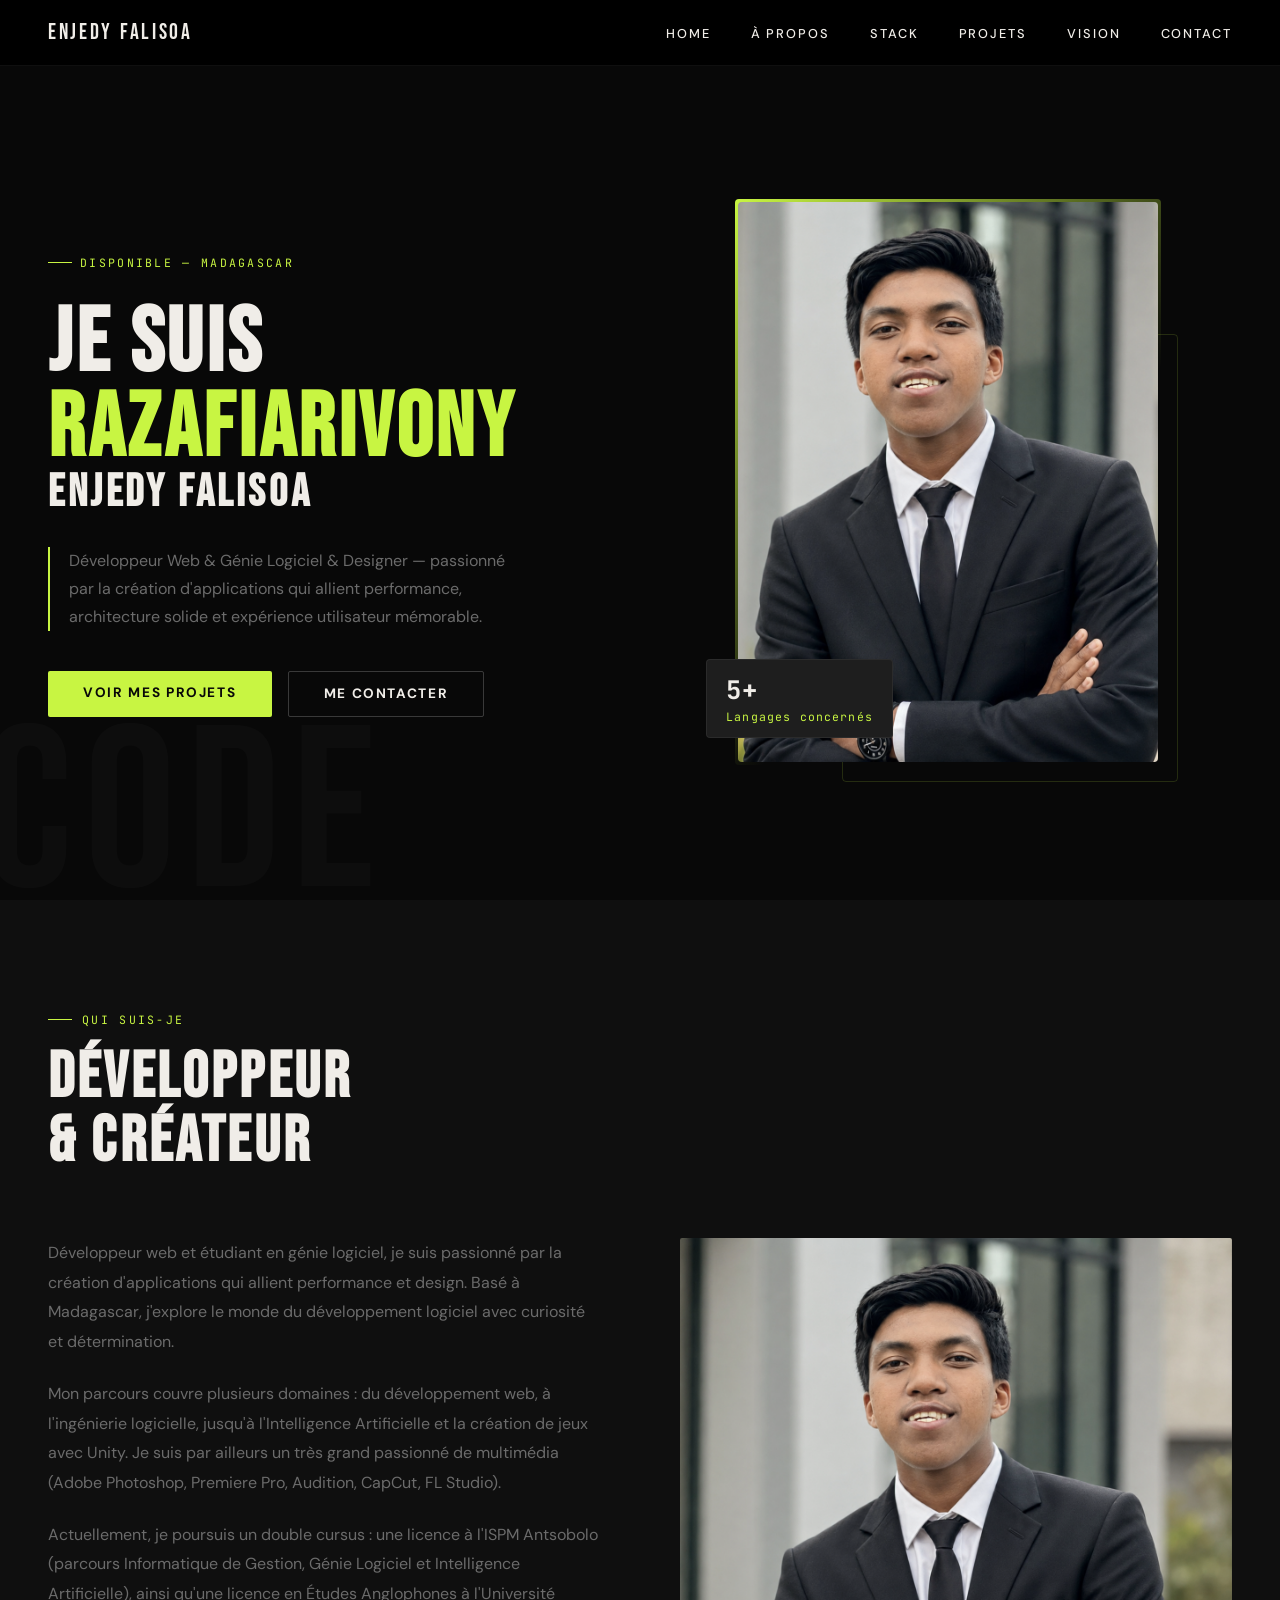
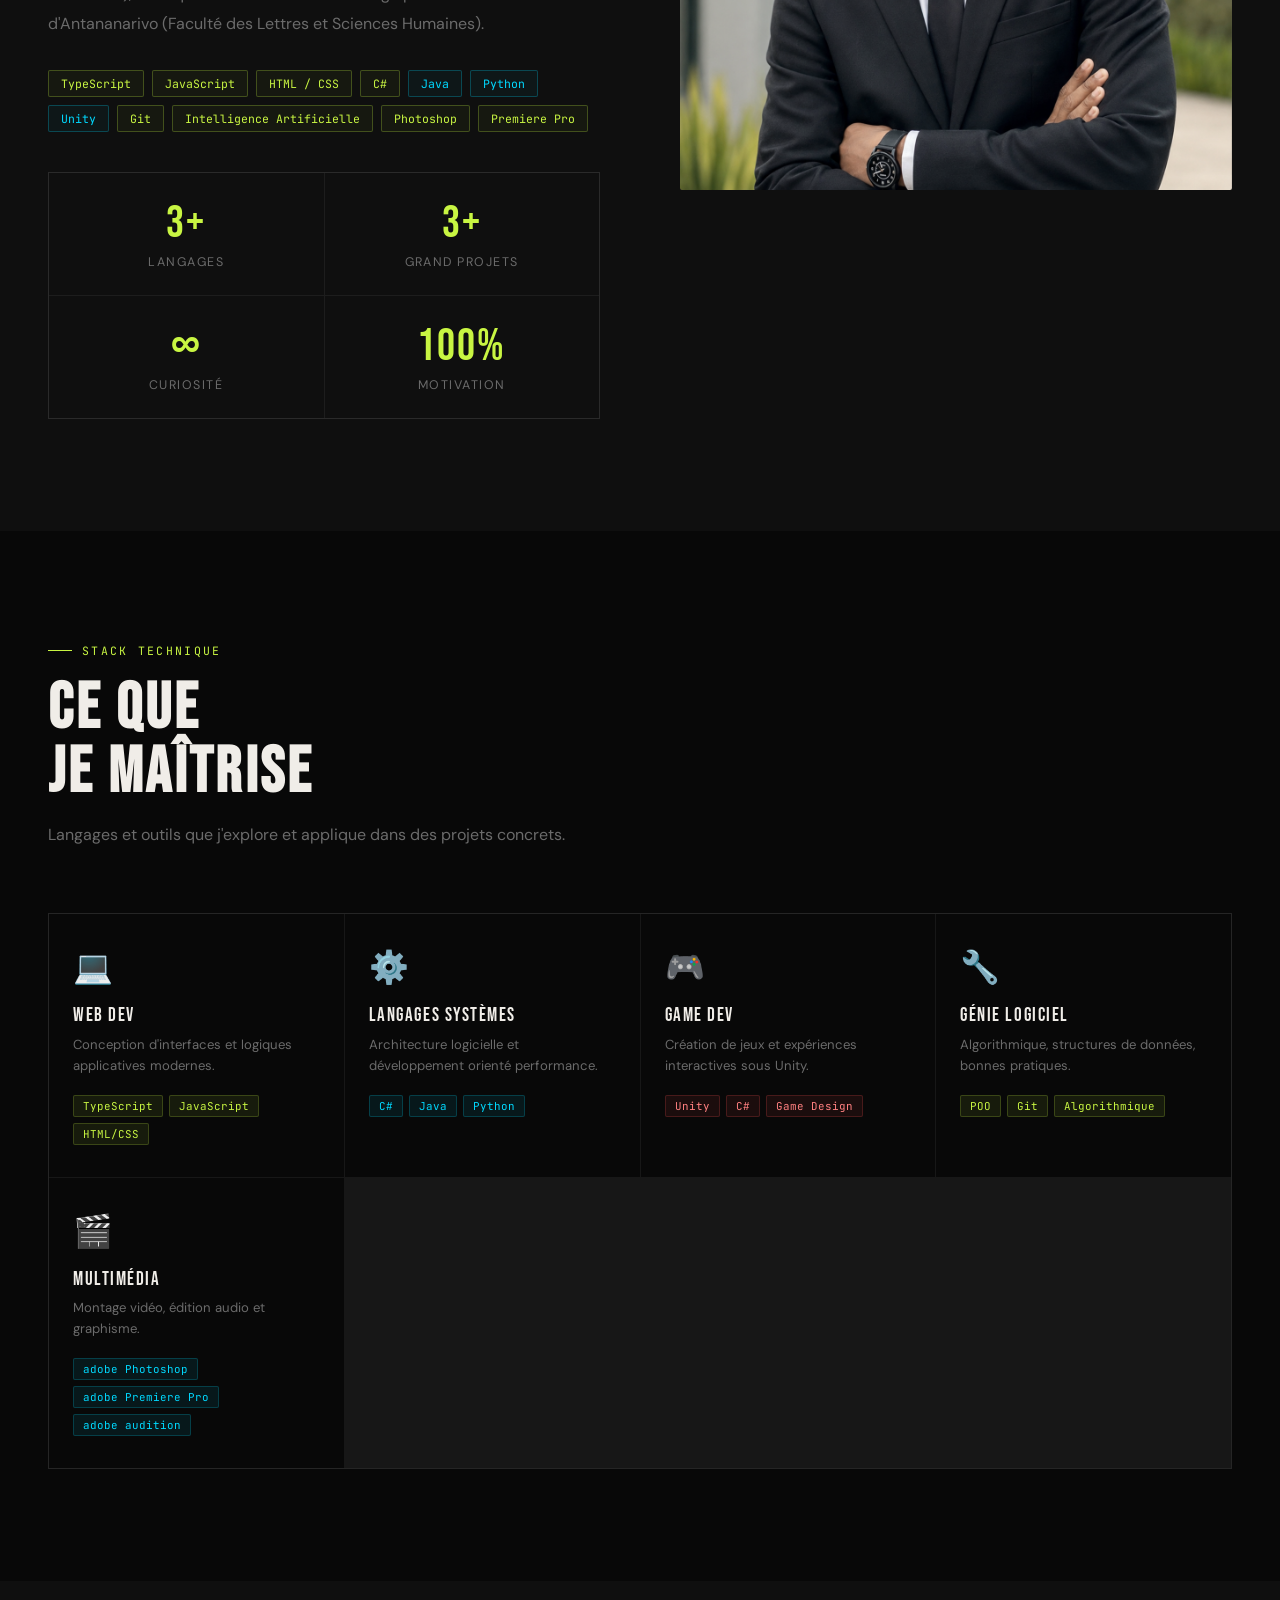
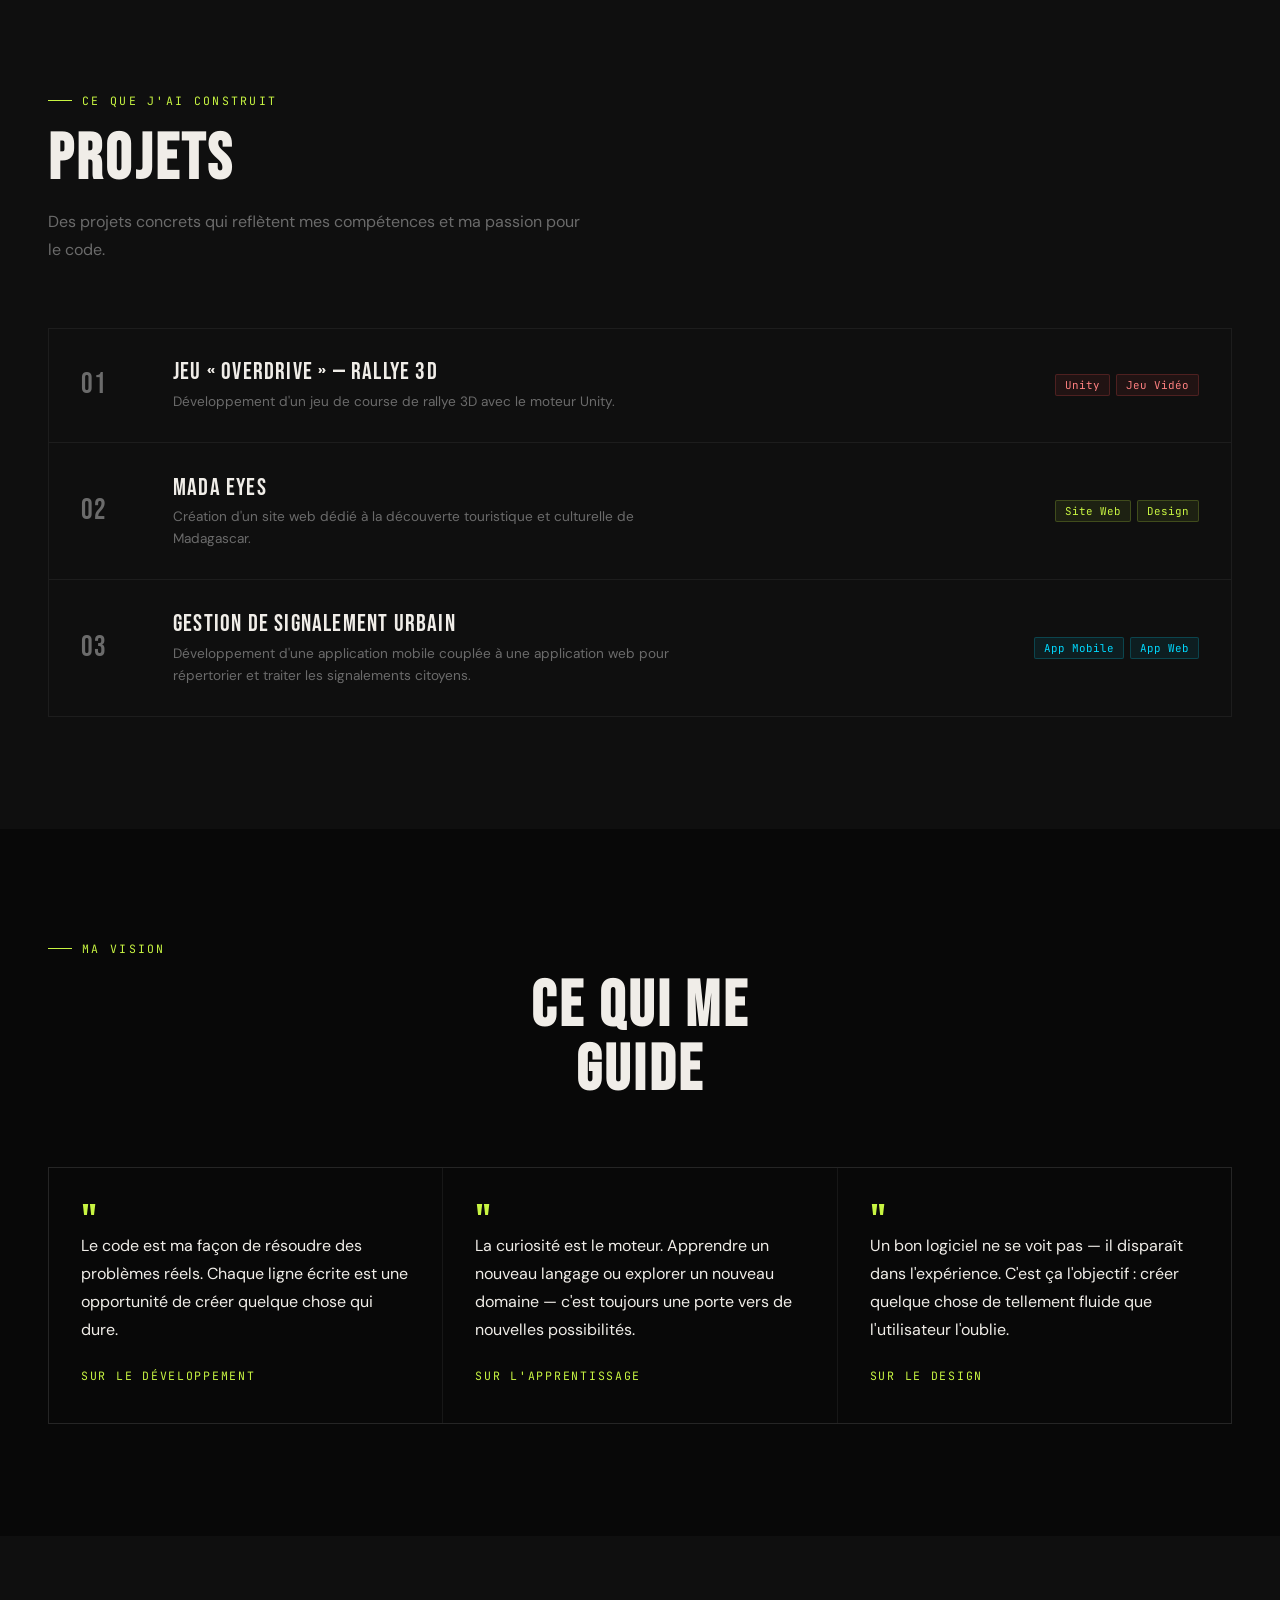
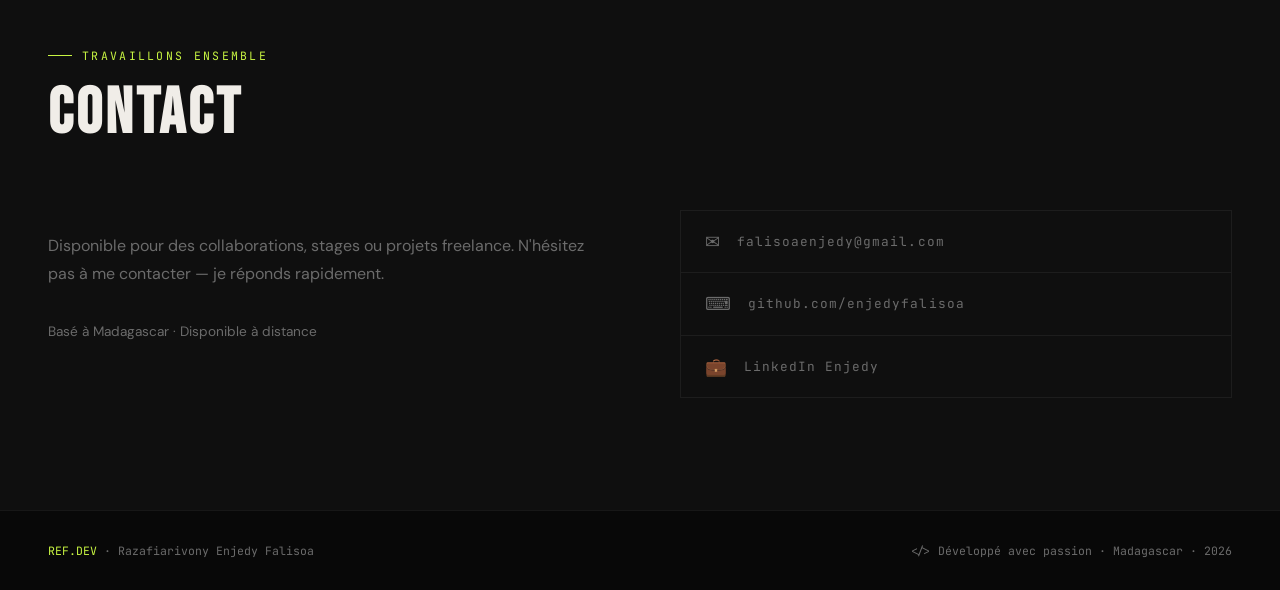
==== index.html @ 0cb8b8f0 "Rename portfolio.html to index.html" ====
<!DOCTYPE html>
<html lang="fr">

<head>
  <meta charset="UTF-8">
  <meta name="viewport" content="width=device-width, initial-scale=1.0">
  <title>Razafiarivony Enjedy Falisoa — Portfolio</title>
  <link
    href="https://fonts.googleapis.com/css2?family=Bebas+Neue&family=DM+Sans:wght@300;400;500;700&family=JetBrains+Mono:wght@300;400;700&display=swap"
    rel="stylesheet">
  <link rel="stylesheet" href="style.css">

</head>

<body>

  <!-- NAV -->
  <nav>
    <div class="nav-logo">Enjedy Falisoa</div>
    <ul class="nav-links">
      <li><a href="#home">Home</a></li>
      <li><a href="#about">À propos</a></li>
      <li><a href="#skills">Stack</a></li>
      <li><a href="#projects">Projets</a></li>
      <li><a href="#quotes">Vision</a></li>
      <li><a href="#contact">Contact</a></li>
    </ul>
  </nav>

  <!-- HERO -->
  <section id="home">
    <div class="hero-bg-text">code</div>

    <div class="hero-left">
      <div class="hero-eyebrow">Disponible — Madagascar</div>
      <h1>
        Je suis <br>
        <span class="name-line">Razafiarivony</span>
        <span class="name-line2">Enjedy Falisoa</span></h1>
      <p class="hero-sub">
        Développeur Web &amp; Génie Logiciel &amp; Designer —
        passionné par la création d'applications qui allient
        performance, architecture solide et expérience utilisateur mémorable.
      </p>
      <div class="hero-cta">
        <a class="btn-primary" href="#projects">Voir mes projets</a>
        <a class="btn-outline" href="#contact">Me contacter</a>
      </div>
    </div>

    <div class="hero-right">
      <div class="hero-img-wrap">
        <img src="cvb.png" alt="Razafiarivony Enjedy Falisoa">
        <div class="hero-badge">
          <span class="num">5+</span>
          Langages concernés
        </div>
      </div>
    </div>
  </section>

  <!-- ABOUT -->
  <section id="about">
    <div class="section-eyebrow">Qui suis-je</div>
    <h2 class="section-title">Développeur<br>&amp; Créateur</h2>

    <div class="about-grid">
      <div>
        <div class="about-text">
          <p>
            Développeur web et étudiant en génie logiciel, je suis passionné par la création
            d'applications qui allient performance et design. Basé à Madagascar, j'explore
            le monde du développement logiciel avec curiosité et détermination.
          </p>
          <p>
            Mon parcours couvre plusieurs domaines : du développement web, à l'ingénierie logicielle, jusqu'à
            l'Intelligence Artificielle et la création de jeux avec Unity. Je suis par ailleurs un très grand passionné
            de multimédia (Adobe Photoshop, Premiere Pro, Audition, CapCut, FL Studio).
          </p>
          <p>
            Actuellement, je poursuis un double cursus : une licence à l'ISPM Antsobolo (parcours Informatique de
            Gestion, Génie Logiciel et Intelligence Artificielle), ainsi qu'une licence en Études Anglophones à
            l'Université d'Antananarivo (Faculté des Lettres et Sciences Humaines).
          </p>
        </div>
        <div class="skills-list">
          <span class="skill-tag">TypeScript</span>
          <span class="skill-tag">JavaScript</span>
          <span class="skill-tag">HTML / CSS</span>
          <span class="skill-tag">C#</span>
          <span class="skill-tag blue">Java</span>
          <span class="skill-tag blue">Python</span>
          <span class="skill-tag blue">Unity</span>
          <span class="skill-tag">Git</span>
          <span class="skill-tag">Intelligence Artificielle</span>
          <span class="skill-tag">Photoshop</span>
          <span class="skill-tag">Premiere Pro</span>
        </div>
        <div class="about-stats">
          <div class="stat-item">
            <span class="stat-num">3+</span>
            <span class="stat-label">Langages</span>
          </div>
          <div class="stat-item">
            <span class="stat-num">3+</span>
            <span class="stat-label">Grand Projets</span>
          </div>
          <div class="stat-item">
            <span class="stat-num">∞</span>
            <span class="stat-label">Curiosité</span>
          </div>
          <div class="stat-item">
            <span class="stat-num">100%</span>
            <span class="stat-label">Motivation</span>
          </div>
        </div>
      </div>

      <div class="about-visual">
        <div class="about-img-frame">
          <img src="cvb.png" alt="Razafiarivony Enjedy Falisoa">
        </div>
      </div>
    </div>
  </section>

  <!-- STACK -->
  <section id="skills">
    <div class="section-eyebrow">Stack technique</div>
    <h2 class="section-title">Ce que<br>je maîtrise</h2>
    <p class="section-desc">Langages et outils que j'explore et applique dans des projets concrets.</p>

    <div class="stack-grid">
      <div class="stack-cell">
        <span class="stack-icon">💻</span>
        <div class="stack-cat">Web Dev</div>
        <div class="stack-desc">Conception d'interfaces et logiques applicatives modernes.</div>
        <div class="stack-pills">
          <span class="pill">TypeScript</span>
          <span class="pill">JavaScript</span>
          <span class="pill">HTML/CSS</span>
        </div>
      </div>
      <div class="stack-cell">
        <span class="stack-icon">⚙️</span>
        <div class="stack-cat">Langages Systèmes</div>
        <div class="stack-desc">Architecture logicielle et développement orienté performance.</div>
        <div class="stack-pills">
          <span class="pill blue">C#</span>
          <span class="pill blue">Java</span>
          <span class="pill blue">Python</span>
        </div>
      </div>
      <div class="stack-cell">
        <span class="stack-icon">🎮</span>
        <div class="stack-cat">Game Dev</div>
        <div class="stack-desc">Création de jeux et expériences interactives sous Unity.</div>
        <div class="stack-pills">
          <span class="pill red">Unity</span>
          <span class="pill red">C#</span>
          <span class="pill red">Game Design</span>
        </div>
      </div>
      <div class="stack-cell">
        <span class="stack-icon">🔧</span>
        <div class="stack-cat">Génie Logiciel</div>
        <div class="stack-desc">Algorithmique, structures de données, bonnes pratiques.</div>
        <div class="stack-pills">
          <span class="pill">POO</span>
          <span class="pill">Git</span>
          <span class="pill">Algorithmique</span>
        </div>
      </div>
      <div class="stack-cell">
        <span class="stack-icon">🎬</span>
        <div class="stack-cat">Multimédia</div>
        <div class="stack-desc">Montage vidéo, édition audio et graphisme.</div>
        <div class="stack-pills">
          <span class="pill blue"> adobe Photoshop</span>
          <span class="pill blue">adobe Premiere Pro</span>
          <span class="pill blue">adobe audition</span>
        </div>
      </div>
    </div>
  </section>

  <!-- PROJECTS -->
  <section id="projects">
    <div class="section-eyebrow">Ce que j'ai construit</div>
    <h2 class="section-title">Projets</h2>
    <p class="section-desc">Des projets concrets qui reflètent mes compétences et ma passion pour le code.</p>

    <div class="projects-list">
      <div class="project-row">
        <div class="project-num">01</div>
        <div class="project-info">
          <div class="project-title">Jeu « Overdrive » — Rallye 3D</div>
          <div class="project-desc">Développement d'un jeu de course de rallye 3D avec le moteur Unity.</div>
        </div>
        <div class="project-tags">
          <span class="pill red">Unity</span>
          <span class="pill red">Jeu Vidéo</span>
        </div>
      </div>
      <div class="project-row">
        <div class="project-num">02</div>
        <div class="project-info">
          <div class="project-title">Mada Eyes</div>
          <div class="project-desc">Création d'un site web dédié à la découverte touristique et culturelle de
            Madagascar.</div>
        </div>
        <div class="project-tags">
          <span class="pill">Site Web</span>
          <span class="pill">Design</span>
        </div>
      </div>
      <div class="project-row">
        <div class="project-num">03</div>
        <div class="project-info">
          <div class="project-title">Gestion de Signalement Urbain</div>
          <div class="project-desc">Développement d'une application mobile couplée à une application web pour
            répertorier et traiter les signalements citoyens.</div>
        </div>
        <div class="project-tags">
          <span class="pill blue">App Mobile</span>
          <span class="pill blue">App Web</span>
        </div>
      </div>
    </div>
  </section>

  <!-- QUOTES / VISION -->
  <section id="quotes">
    <div class="section-eyebrow">Ma vision</div>
    <h2 class="section-title">Ce qui me<br>guide</h2>

    <div class="quotes-grid">
      <div class="quote-card">
        <div class="quote-text">
          Le code est ma façon de résoudre des problèmes réels. Chaque ligne écrite est une opportunité de créer quelque
          chose qui dure.
        </div>
        <div class="quote-author">Sur le développement</div>
      </div>
      <div class="quote-card">
        <div class="quote-text">
          La curiosité est le moteur. Apprendre un nouveau langage ou explorer un nouveau domaine — c'est toujours une
          porte vers de nouvelles possibilités.
        </div>
        <div class="quote-author">Sur l'apprentissage</div>
      </div>
      <div class="quote-card">
        <div class="quote-text">
          Un bon logiciel ne se voit pas — il disparaît dans l'expérience. C'est ça l'objectif : créer quelque chose de
          tellement fluide que l'utilisateur l'oublie.
        </div>
        <div class="quote-author">Sur le design</div>
      </div>
    </div>
  </section>

  <!-- CONTACT -->
  <section id="contact">
    <div class="section-eyebrow">Travaillons ensemble</div>
    <h2 class="section-title">Contact</h2>

    <div class="contact-grid">
      <div class="contact-info">
        <p>
          Disponible pour des collaborations, stages ou projets freelance.
          N'hésitez pas à me contacter — je réponds rapidement.
        </p>
        <p style="color:var(--muted);font-size:0.85rem;">
          Basé à Madagascar · Disponible à distance
        </p>
      </div>
      <div>
        <div class="contact-links">
          <a href="mailto:votre@email.com" class="contact-link">
            <span class="link-icon">✉</span>
            falisoaenjedy@gmail.com
            <span class="link-arrow">→</span>
          </a>
          <a href="https://github.com" target="_blank" class="contact-link">
            <span class="link-icon">⌨</span>
            github.com/enjedyfalisoa
            <span class="link-arrow">→</span>
          </a>
          <a href="https://linkedin.com" target="_blank" class="contact-link">
            <span class="link-icon">💼</span>
            LinkedIn Enjedy
            <span class="link-arrow">→</span>
          </a>
        </div>
      </div>
    </div>
  </section>

  <footer>
    <span>
      <span class="footer-accent">REF.DEV</span> · Razafiarivony Enjedy Falisoa
    </span>
    <span>
      &lt;/&gt; Développé avec passion · Madagascar · 2026
    </span>
  </footer>

</body>

</html>
---- style.css ----
*,
*::before,
*::after {
  margin: 0;
  padding: 0;
  box-sizing: border-box;
}

:root {
  --black: #080808;
  --dark: #0f0f0f;
  --dark2: #161616;
  --dark3: #1e1e1e;
  --white: #f0ede8;
  --accent: #c8f542;
  /* lime green — futuriste */
  --accent2: #00d9ff;
  --muted: #6b6b6b;
  --border: rgba(255, 255, 255, 0.06);
}

html {
  scroll-behavior: smooth;
}

body {
  font-family: 'DM Sans', sans-serif;
  background: var(--black);
  color: var(--white);
  overflow-x: hidden;
  cursor: default;
}

/* ─── NAVIGATION ─── */
nav {
  position: fixed;
  top: 0;
  left: 0;
  right: 0;
  z-index: 200;
  display: flex;
  align-items: center;
  justify-content: space-between;
  padding: 1.2rem 3rem;
  background: oklch(0% 0 0 / 0.92);
  backdrop-filter: blur(20px);
  border-bottom: 1px solid var(--border);
}

.nav-logo {
  font-family: 'Bebas Neue', sans-serif;
  font-size: 1.4rem;
  letter-spacing: 0.12em;
  color: var(--white);
}

.nav-logo span {
  color: var(--accent);
}

.nav-links {
  display: flex;
  gap: 2.5rem;
  list-style: none;
}

.nav-links a {
  font-size: 0.8rem;
  font-weight: 500;
  color: var(--white);
  text-decoration: none;
  letter-spacing: 0.15em;
  text-transform: uppercase;
  transition: color 0.2s;
  position: relative;
}

.nav-links a::after {
  content: '';
  position: absolute;
  bottom: -4px;
  left: 0;
  right: 0;
  height: 1px;
  background: var(--accent);
  transform: scaleX(0);
  transition: transform 0.2s;
}

.nav-links a:hover {
  color: var(--white);
}

.nav-links a:hover::after {
  transform: scaleX(1);
}

/* ─── HERO ─── */
#home {
  min-height: 100vh;
  display: grid;
  grid-template-columns: 1fr 1fr;
  align-items: center;
  padding: 7rem 3rem 3rem;
  position: relative;
  overflow: hidden;
  gap: 3rem;
}

.hero-bg-text {
  position: absolute;
  bottom: -2rem;
  left: -1rem;
  font-family: 'Bebas Neue', sans-serif;
  font-size: clamp(8rem, 18vw, 18rem);
  color: rgba(255, 255, 255, 0.025);
  letter-spacing: 0.05em;
  pointer-events: none;
  user-select: none;
  line-height: 1;
  white-space: nowrap;
}

.hero-left {
  position: relative;
  z-index: 1;
}

.hero-eyebrow {
  display: inline-flex;
  align-items: center;
  gap: 8px;
  font-family: 'JetBrains Mono', monospace;
  font-size: 0.72rem;
  color: var(--accent);
  letter-spacing: 0.2em;
  text-transform: uppercase;
  margin-bottom: 2rem;
}

.hero-eyebrow::before {
  content: '';
  display: inline-block;
  width: 24px;
  height: 1px;
  background: var(--accent);
}

.hero-left h1 {
  font-family: 'Bebas Neue', sans-serif;
  font-size: clamp(3.5rem, 7vw, 7rem);
  line-height: 0.95;
  letter-spacing: 0.04em;
  margin-bottom: 0.2rem;
}

.hero-left h1 .name-line {
  color: var(--accent);
  font-size: 1.00em;
  display: block;
}

.hero-left h1 .name-line2 {
  color: var(--white);
  font-size: 0.50em;
  display: block;
}
.hero-sub {
  font-size: 1rem;
  color: var(--muted);
  line-height: 1.75;
  margin: 2rem 0 2.5rem;
  max-width: 460px;
  border-left: 2px solid var(--accent);
  padding-left: 1.2rem;
}

.hero-cta {
  display: flex;
  gap: 1rem;
  flex-wrap: wrap;
}

.btn-primary {
  padding: 0.85rem 2.2rem;
  background: var(--accent);
  color: #080808;
  border: none;
  border-radius: 2px;
  cursor: pointer;
  font-family: 'DM Sans', sans-serif;
  font-size: 0.85rem;
  font-weight: 700;
  letter-spacing: 0.12em;
  text-transform: uppercase;
  transition: all 0.2s;
  text-decoration: none;
  display: inline-block;
}

.btn-primary:hover {
  background: #b0dc20;
  transform: translateY(-2px);
}

.btn-outline {
  padding: 0.85rem 2.2rem;
  background: transparent;
  color: var(--white);
  border: 1px solid rgba(255, 255, 255, 0.2);
  border-radius: 2px;
  cursor: pointer;
  font-family: 'DM Sans', sans-serif;
  font-size: 0.85rem;
  font-weight: 700;
  letter-spacing: 0.12em;
  text-transform: uppercase;
  transition: all 0.2s;
  text-decoration: none;
  display: inline-block;
}

.btn-outline:hover {
  border-color: var(--accent);
  color: var(--accent);
}

.hero-right {
  position: relative;
  z-index: 1;
  display: flex;
  align-items: center;
  justify-content: center;
}

.hero-img-wrap {
  position: relative;
  width: 420px;
  max-width: 100%;
}

.hero-img-wrap::before {
  content: '';
  position: absolute;
  inset: -3px;
  background: linear-gradient(135deg, var(--accent), transparent 60%);
  border-radius: 4px;
  z-index: -1;
}

.hero-img-wrap::after {
  content: '';
  position: absolute;
  bottom: -20px;
  right: -20px;
  width: 80%;
  height: 80%;
  border: 1px solid rgba(200, 245, 66, 0.15);
  border-radius: 4px;
  z-index: -2;
}

.hero-img-wrap img {
  width: 100%;
  aspect-ratio: 3/4;
  object-fit: cover;
  object-position: top;
  border-radius: 4px;
  display: block;
  filter: grayscale(15%);
}

.hero-badge {
  position: absolute;
  bottom: 1.5rem;
  left: -2rem;
  background: var(--dark3);
  border: 1px solid var(--border);
  border-radius: 4px;
  padding: 0.8rem 1.2rem;
  font-family: 'JetBrains Mono', monospace;
  font-size: 0.72rem;
  color: var(--accent);
  letter-spacing: 0.1em;
  backdrop-filter: blur(12px);
}

.hero-badge .num {
  font-size: 1.6rem;
  display: block;
  font-weight: 700;
  color: var(--white);
  margin-bottom: 2px;
}

/* ─── SECTIONS ─── */
section {
  padding: 7rem 3rem;
}

.section-eyebrow {
  font-family: 'JetBrains Mono', monospace;
  font-size: 0.72rem;
  color: var(--accent);
  letter-spacing: 0.2em;
  text-transform: uppercase;
  display: flex;
  align-items: center;
  gap: 10px;
  margin-bottom: 1.2rem;
}

.section-eyebrow::before {
  content: '';
  display: inline-block;
  width: 24px;
  height: 1px;
  background: var(--accent);
}

.section-title {
  font-family: 'Bebas Neue', sans-serif;
  font-size: clamp(2.5rem, 5vw, 4.5rem);
  letter-spacing: 0.05em;
  line-height: 1;
  margin-bottom: 1rem;
}

.section-desc {
  color: var(--muted);
  font-size: 1rem;
  max-width: 540px;
  line-height: 1.75;
}

/* ─── ABOUT ─── */
#about {
  background: var(--dark);
}

.about-grid {
  display: grid;
  grid-template-columns: 1fr 1fr;
  gap: 5rem;
  align-items: start;
  margin-top: 4rem;
}

.about-text p {
  color: var(--muted);
  line-height: 1.85;
  font-size: 1rem;
  margin-bottom: 1.4rem;
}

.about-text p:last-child {
  margin-bottom: 0;
}

.about-stats {
  display: grid;
  grid-template-columns: 1fr 1fr;
  gap: 1px;
  background: var(--border);
  border: 1px solid var(--border);
  margin-top: 2.5rem;
}

.stat-item {
  background: var(--dark);
  padding: 1.5rem;
  text-align: center;
}

.stat-num {
  font-family: 'Bebas Neue', sans-serif;
  font-size: 2.8rem;
  color: var(--accent);
  letter-spacing: 0.05em;
  display: block;
}

.stat-label {
  font-size: 0.78rem;
  color: var(--muted);
  text-transform: uppercase;
  letter-spacing: 0.12em;
}

.about-visual {
  position: relative;
}

.about-img-frame {
  position: relative;
}

.about-img-frame img {
  width: 100%;
  border-radius: 2px;
  filter: grayscale(20%);
  display: block;
}

.about-img-frame::after {
  content: '';
  position: absolute;
  top: 1.5rem;
  right: -1.5rem;
  width: 100%;
  height: 100%;
  border: 1px solid rgba(200, 245, 66, 0.2);
  border-radius: 2px;
  z-index: -1;
}

.skills-list {
  display: flex;
  flex-wrap: wrap;
  gap: 8px;
  margin-top: 2rem;
}

.skill-tag {
  font-family: 'JetBrains Mono', monospace;
  font-size: 0.72rem;
  padding: 5px 12px;
  border: 1px solid rgba(200, 245, 66, 0.25);
  color: var(--accent);
  border-radius: 2px;
  background: rgba(200, 245, 66, 0.04);
}

.skill-tag.blue {
  border-color: rgba(0, 217, 255, 0.25);
  color: var(--accent2);
  background: rgba(0, 217, 255, 0.04);
}

/* ─── STACK ─── */
#skills {
  background: var(--black);
}

.stack-grid {
  display: grid;
  grid-template-columns: repeat(4, 1fr);
  gap: 1px;
  background: var(--border);
  border: 1px solid var(--border);
  margin-top: 4rem;
}

.stack-cell {
  background: var(--black);
  padding: 2rem 1.5rem;
  transition: background 0.2s;
  position: relative;
  overflow: hidden;
}

.stack-cell:hover {
  background: var(--dark2);
}

.stack-cell::before {
  content: '';
  position: absolute;
  top: 0;
  left: 0;
  right: 0;
  height: 2px;
  background: linear-gradient(90deg, var(--accent), transparent);
  opacity: 0;
  transition: opacity 0.2s;
}

.stack-cell:hover::before {
  opacity: 1;
}

.stack-icon {
  font-size: 2rem;
  margin-bottom: 1rem;
  display: block;
}

.stack-cat {
  font-family: 'Bebas Neue', sans-serif;
  font-size: 1.2rem;
  letter-spacing: 0.08em;
  margin-bottom: 0.4rem;
}

.stack-desc {
  font-size: 0.82rem;
  color: var(--muted);
  line-height: 1.6;
  margin-bottom: 1.2rem;
}

.stack-pills {
  display: flex;
  flex-wrap: wrap;
  gap: 6px;
}

.pill {
  font-family: 'JetBrains Mono', monospace;
  font-size: 0.68rem;
  padding: 3px 9px;
  border-radius: 2px;
  background: rgba(200, 245, 66, 0.08);
  border: 1px solid rgba(200, 245, 66, 0.2);
  color: var(--accent);
}

.pill.blue {
  background: rgba(0, 217, 255, 0.08);
  border-color: rgba(0, 217, 255, 0.2);
  color: var(--accent2);
}

.pill.red {
  background: rgba(255, 80, 80, 0.08);
  border-color: rgba(255, 80, 80, 0.2);
  color: #ff8080;
}

/* ─── PROJECTS ─── */
#projects {
  background: var(--dark);
}

.projects-list {
  margin-top: 4rem;
  display: flex;
  flex-direction: column;
  gap: 1px;
  border: 1px solid var(--border);
}

.project-row {
  display: grid;
  grid-template-columns: 60px 1fr auto;
  align-items: center;
  gap: 2rem;
  padding: 1.8rem 2rem;
  background: var(--dark);
  border-bottom: 1px solid var(--border);
  transition: background 0.2s;
  cursor: default;
}

.project-row:hover {
  background: var(--dark2);
}

.project-row:last-child {
  border-bottom: none;
}

.project-num {
  font-family: 'Bebas Neue', sans-serif;
  font-size: 1.8rem;
  color: var(--muted);
  letter-spacing: 0.05em;
  line-height: 1;
}

.project-row:hover .project-num {
  color: var(--accent);
}

.project-info .project-title {
  font-family: 'Bebas Neue', sans-serif;
  font-size: 1.5rem;
  letter-spacing: 0.05em;
  margin-bottom: 0.3rem;
}

.project-info .project-desc {
  font-size: 0.85rem;
  color: var(--muted);
  max-width: 500px;
  line-height: 1.6;
}

.project-tags {
  display: flex;
  gap: 6px;
  flex-wrap: wrap;
  justify-content: flex-end;
}

/* ─── QUOTES ─── */
#quotes {
  background: var(--black);
  text-align: center;
}

.quotes-grid {
  display: grid;
  grid-template-columns: repeat(3, 1fr);
  gap: 1px;
  background: var(--border);
  border: 1px solid var(--border);
  margin-top: 4rem;
}

.quote-card {
  background: var(--black);
  padding: 2.5rem 2rem;
  text-align: left;
  transition: background 0.2s;
}

.quote-card:hover {
  background: var(--dark2);
}

.quote-text {
  font-size: 1rem;
  line-height: 1.75;
  color: var(--white);
  margin-bottom: 1.5rem;
  position: relative;
  padding-top: 1.5rem;
}

.quote-text::before {
  content: '"';
  position: absolute;
  top: -0.5rem;
  left: 0;
  font-family: 'Bebas Neue', sans-serif;
  font-size: 3rem;
  color: var(--accent);
  line-height: 1;
}

.quote-author {
  font-family: 'JetBrains Mono', monospace;
  font-size: 0.72rem;
  color: var(--accent);
  letter-spacing: 0.15em;
  text-transform: uppercase;
}

/* ─── CONTACT ─── */
#contact {
  background: var(--dark);
}

.contact-grid {
  display: grid;
  grid-template-columns: 1fr 1fr;
  gap: 5rem;
  align-items: center;
  margin-top: 4rem;
}

.contact-info p {
  color: var(--muted);
  font-size: 1rem;
  line-height: 1.75;
  margin-bottom: 2rem;
}

.contact-links {
  display: flex;
  flex-direction: column;
  gap: 0;
  border: 1px solid var(--border);
}

.contact-link {
  display: flex;
  align-items: center;
  gap: 1rem;
  padding: 1.2rem 1.5rem;
  text-decoration: none;
  color: var(--muted);
  font-size: 0.9rem;
  font-family: 'JetBrains Mono', monospace;
  font-size: 0.8rem;
  letter-spacing: 0.08em;
  border-bottom: 1px solid var(--border);
  transition: all 0.2s;
}

.contact-link:last-child {
  border-bottom: none;
}

.contact-link:hover {
  background: var(--dark3);
  color: var(--accent);
  padding-left: 2rem;
}

.contact-link .link-icon {
  font-size: 1.1rem;
}

.contact-link .link-arrow {
  margin-left: auto;
  opacity: 0;
  transition: opacity 0.2s;
}

.contact-link:hover .link-arrow {
  opacity: 1;
}

/* ─── FOOTER ─── */
footer {
  background: var(--black);
  border-top: 1px solid var(--border);
  padding: 2rem 3rem;
  display: flex;
  align-items: center;
  justify-content: space-between;
  font-family: 'JetBrains Mono', monospace;
  font-size: 0.72rem;
  color: var(--muted);
}

.footer-accent {
  color: var(--accent);
}

/* ─── RESPONSIVE ─── */
@media (max-width: 900px) {
  nav {
    padding: 1rem 1.5rem;
  }

  .nav-links {
    display: none;
  }

  #home {
    grid-template-columns: 1fr;
    padding: 6rem 1.5rem 3rem;
  }

  .hero-right {
    display: none;
  }

  section {
    padding: 4rem 1.5rem;
  }

  .about-grid,
  .contact-grid {
    grid-template-columns: 1fr;
    gap: 2.5rem;
  }

  .about-visual {
    display: none;
  }

  .stack-grid {
    grid-template-columns: 1fr 1fr;
  }

  .quotes-grid {
    grid-template-columns: 1fr;
  }

  .project-row {
    grid-template-columns: 40px 1fr;
  }

  .project-tags {
    display: none;
  }

  footer {
    flex-direction: column;
    gap: 0.5rem;
    text-align: center;
  }
}
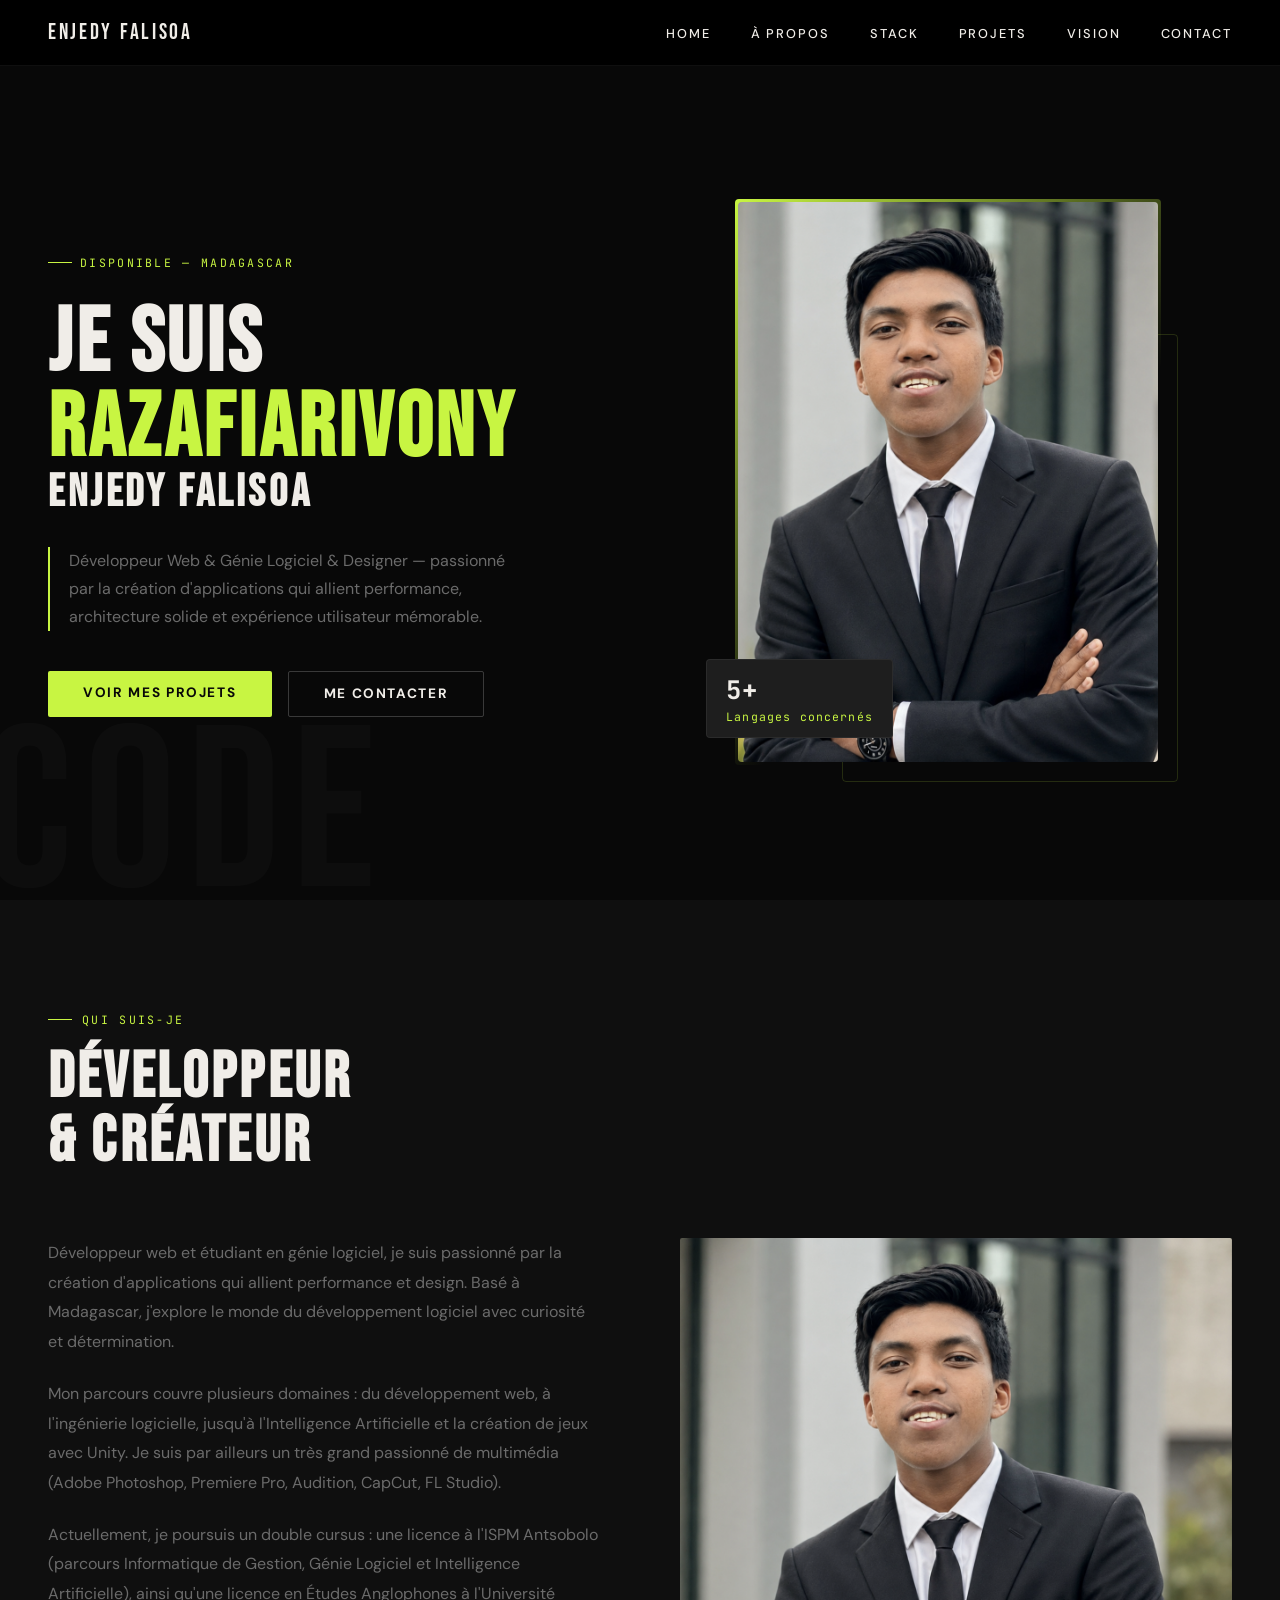
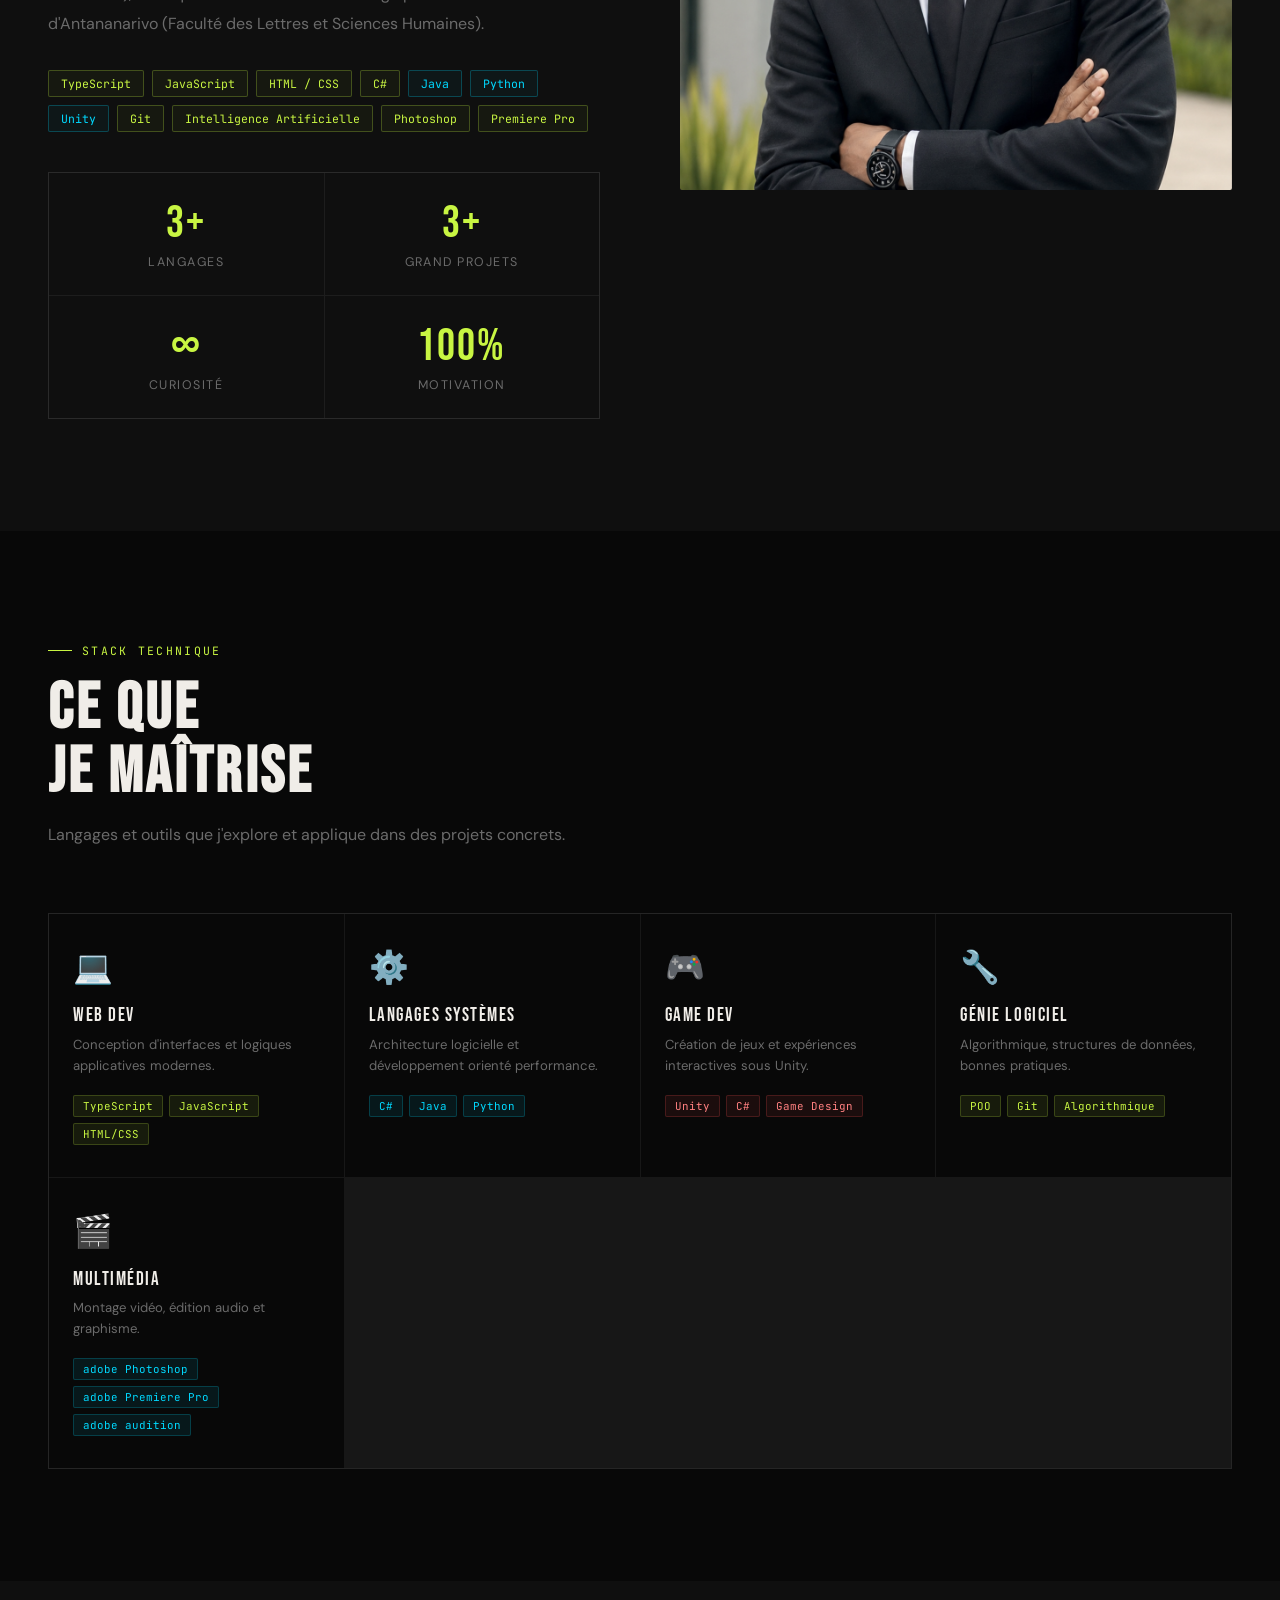
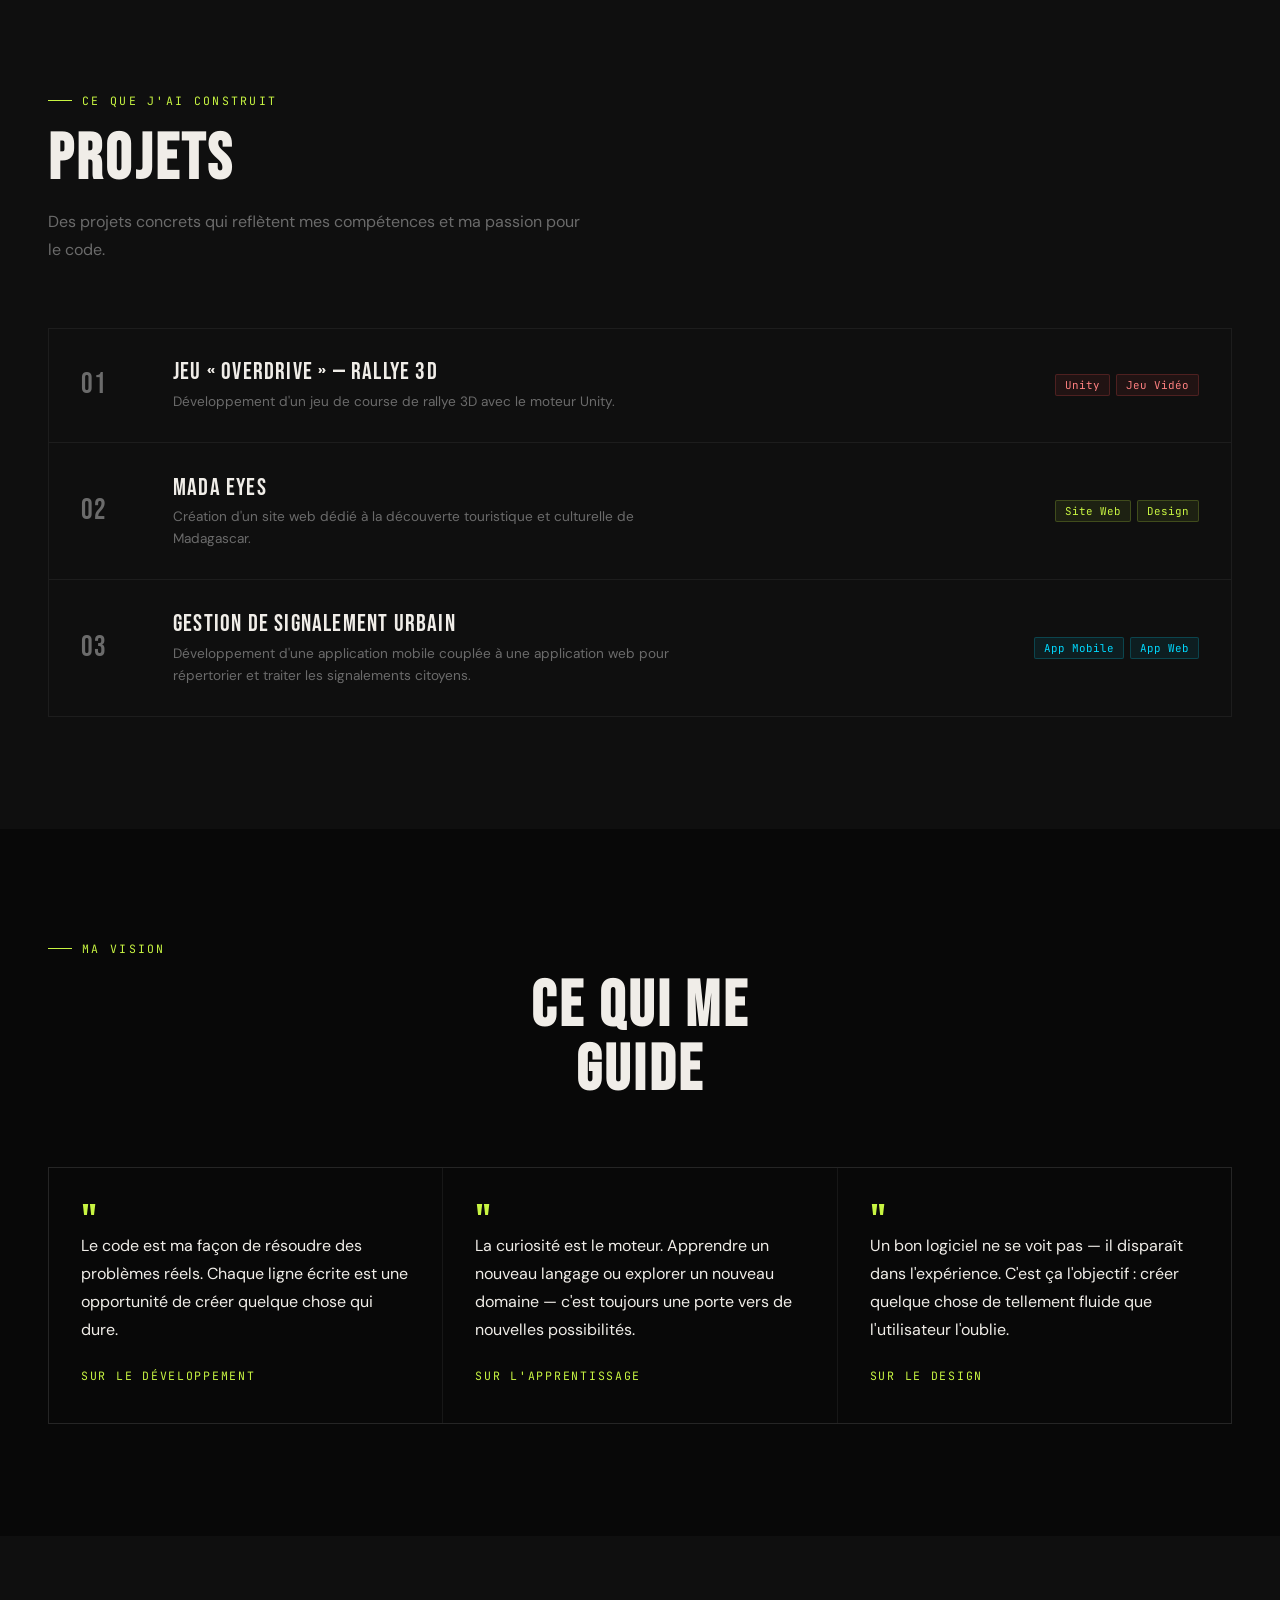
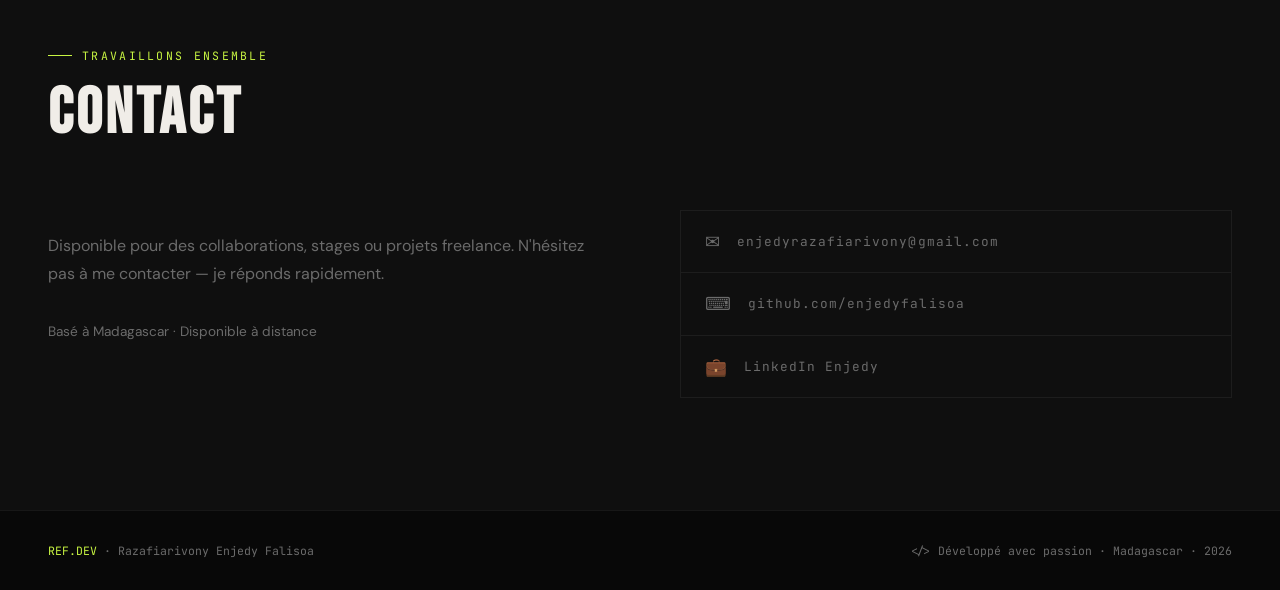
==== commit 63b0d157: "changer l'adress email" ====
--- a/index.html
+++ b/index.html
@@ -9,11 +9,8 @@
     href="https://fonts.googleapis.com/css2?family=Bebas+Neue&family=DM+Sans:wght@300;400;500;700&family=JetBrains+Mono:wght@300;400;700&display=swap"
     rel="stylesheet">
   <link rel="stylesheet" href="style.css">
-
 </head>
-
 <body>
-
   <!-- NAV -->
   <nav>
     <div class="nav-logo">Enjedy Falisoa</div>
@@ -276,9 +273,9 @@
       </div>
       <div>
         <div class="contact-links">
-          <a href="mailto:votre@email.com" class="contact-link">
+          <a href="mailto:enjedyrazafiarivony@gmail.com" class="contact-link">
             <span class="link-icon">✉</span>
-            falisoaenjedy@gmail.com
+            enjedyrazafiarivony@gmail.com
             <span class="link-arrow">→</span>
           </a>
           <a href="https://github.com" target="_blank" class="contact-link">
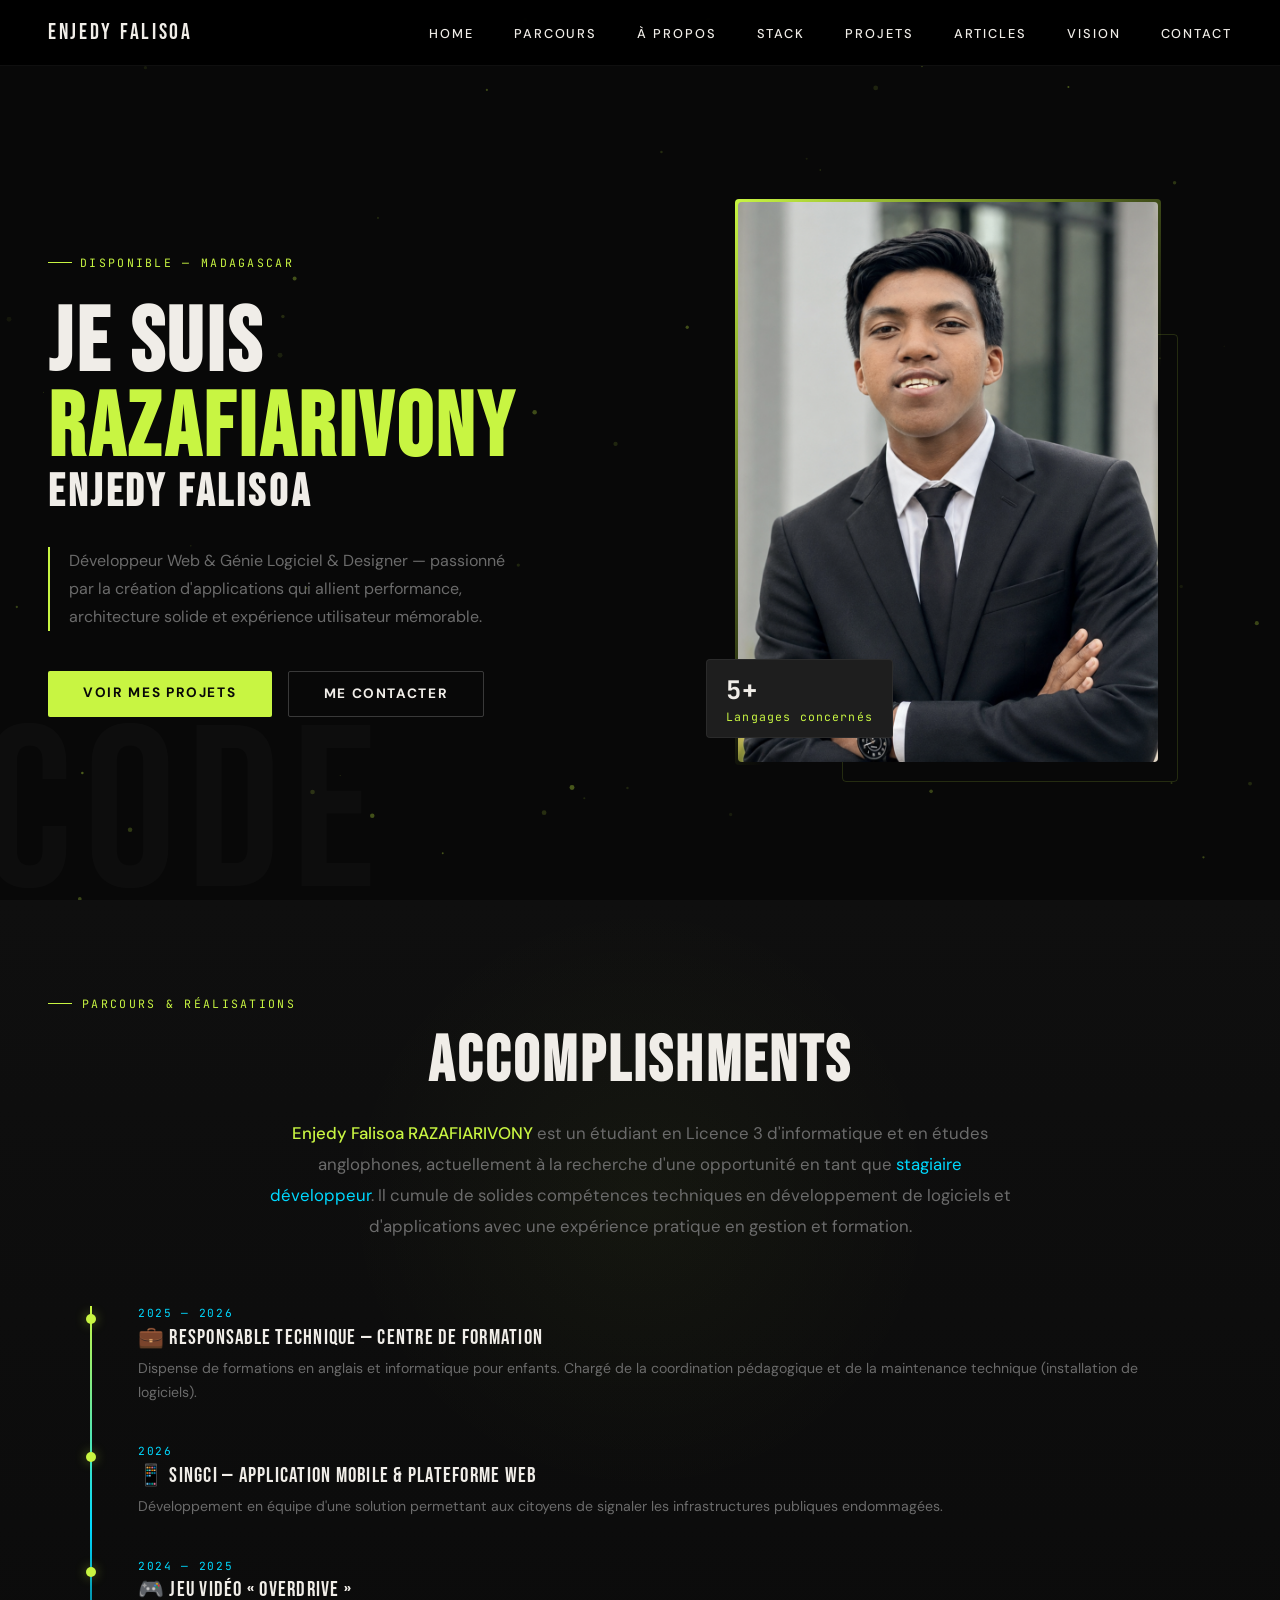
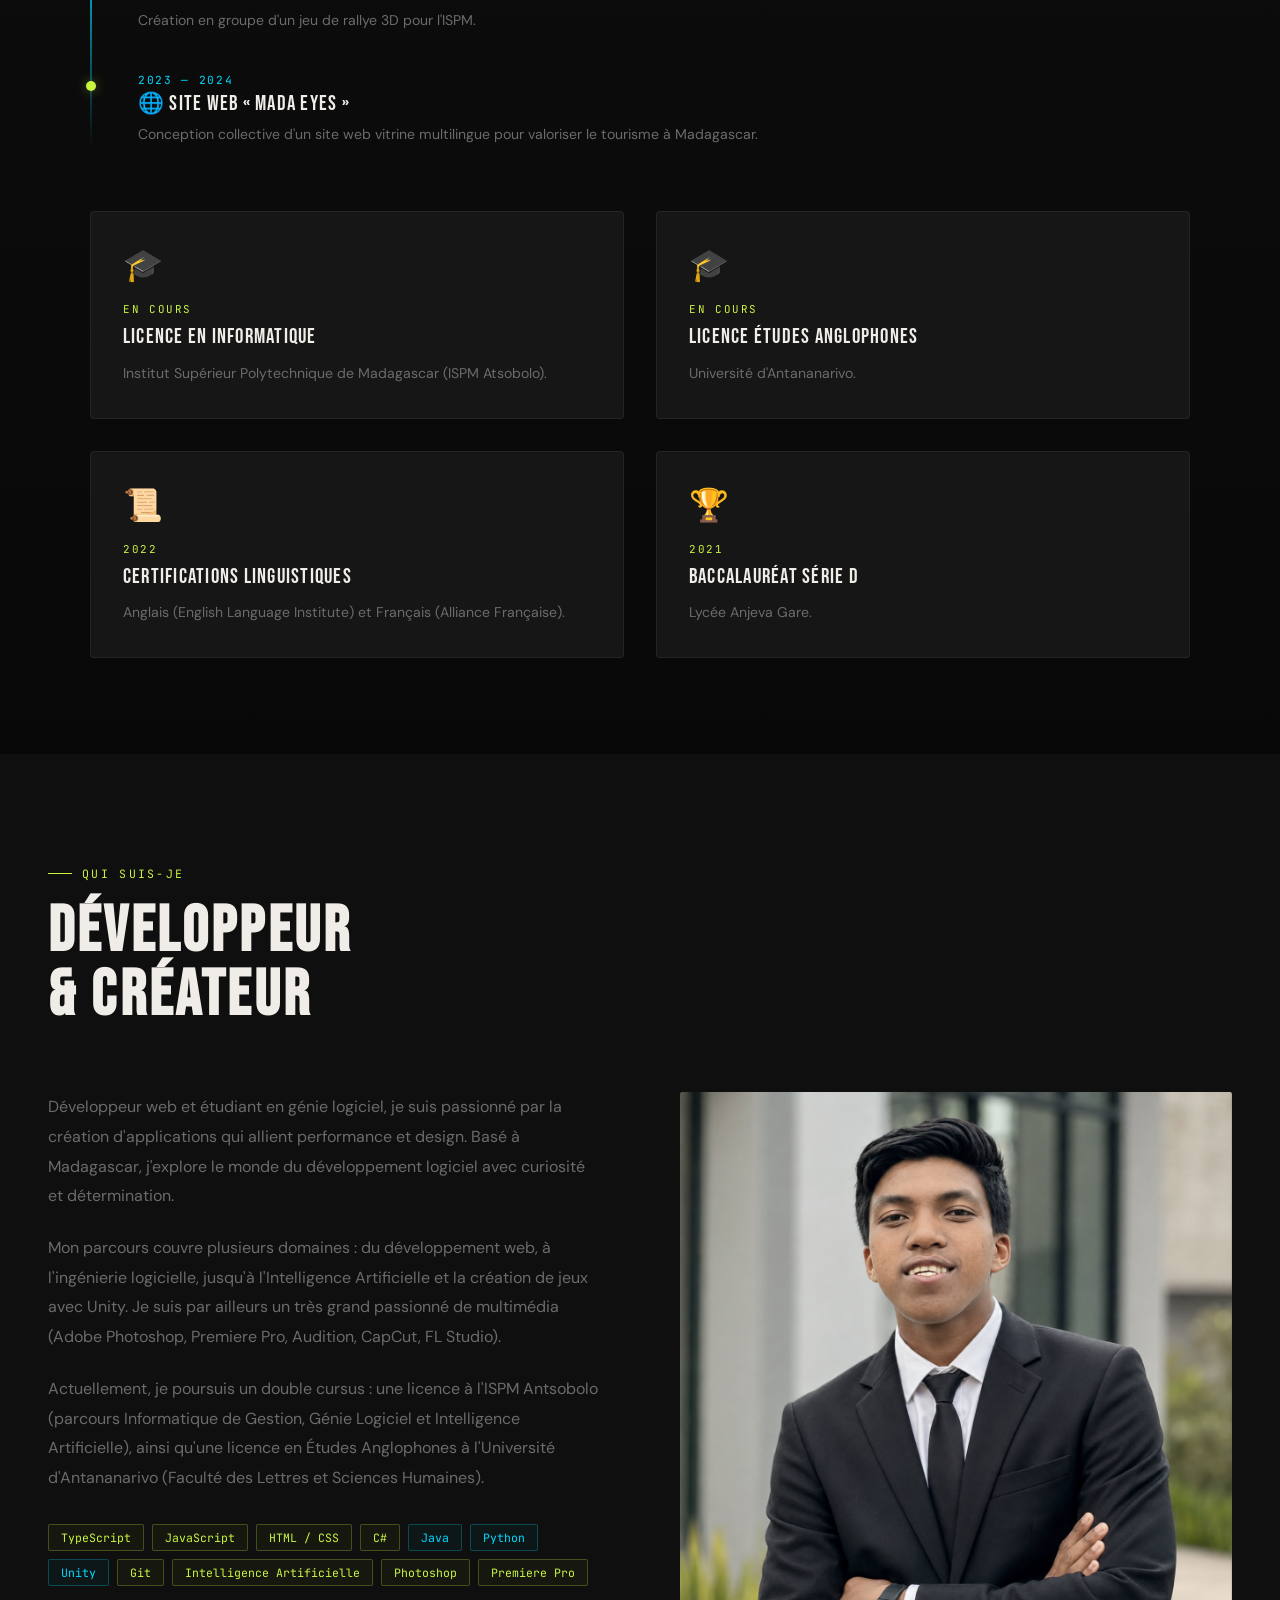
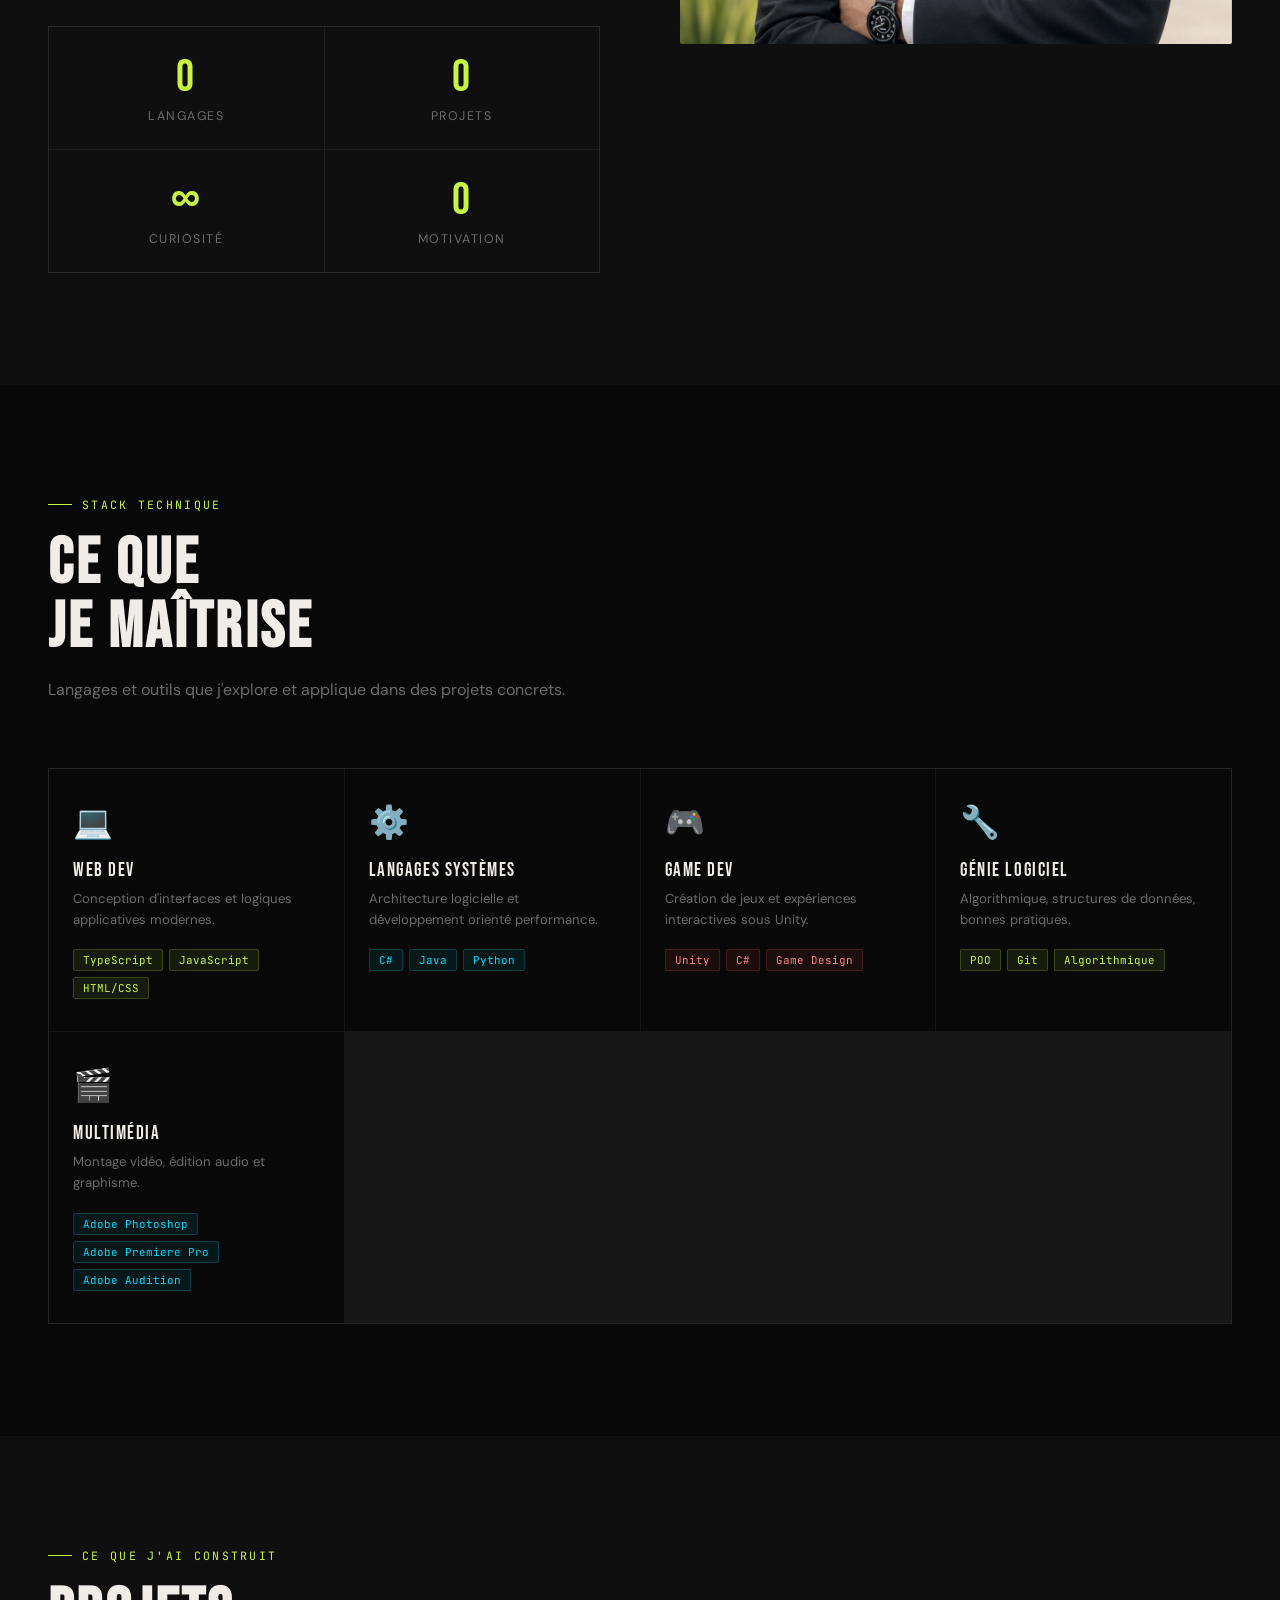
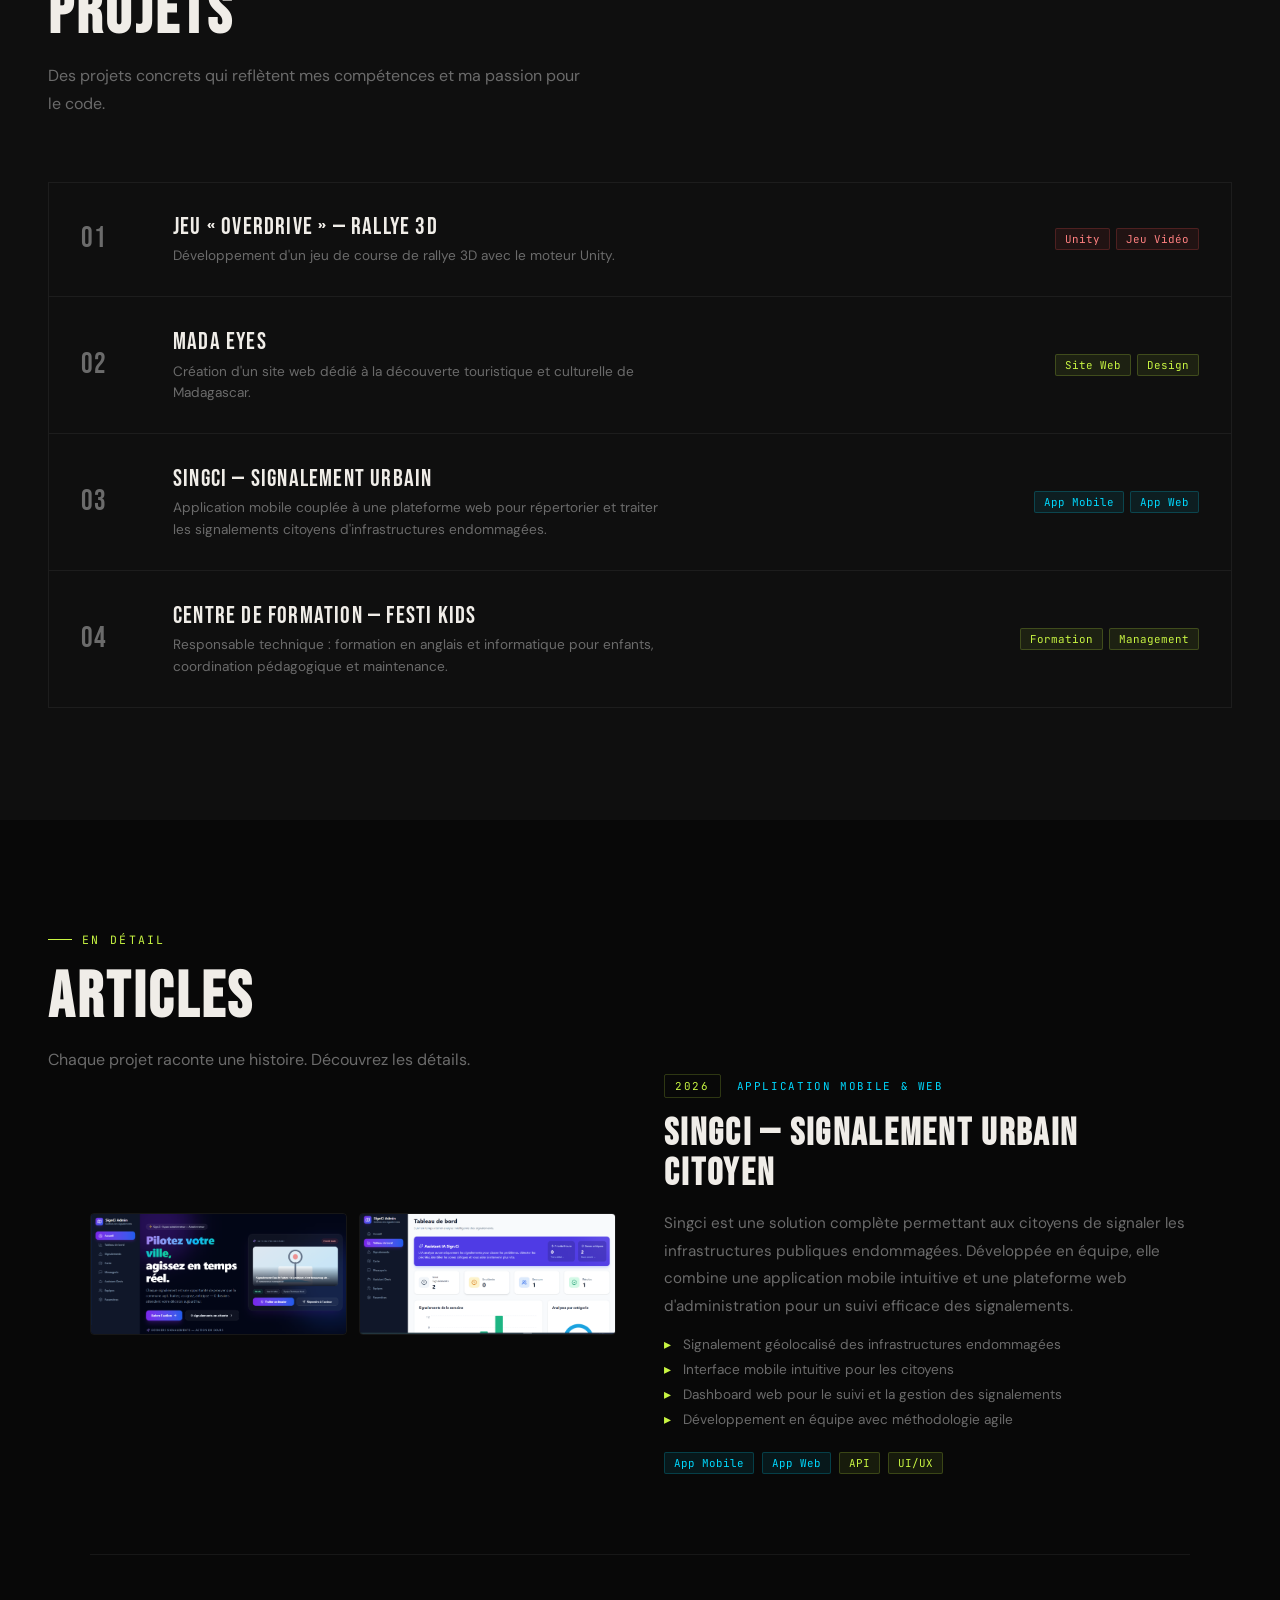
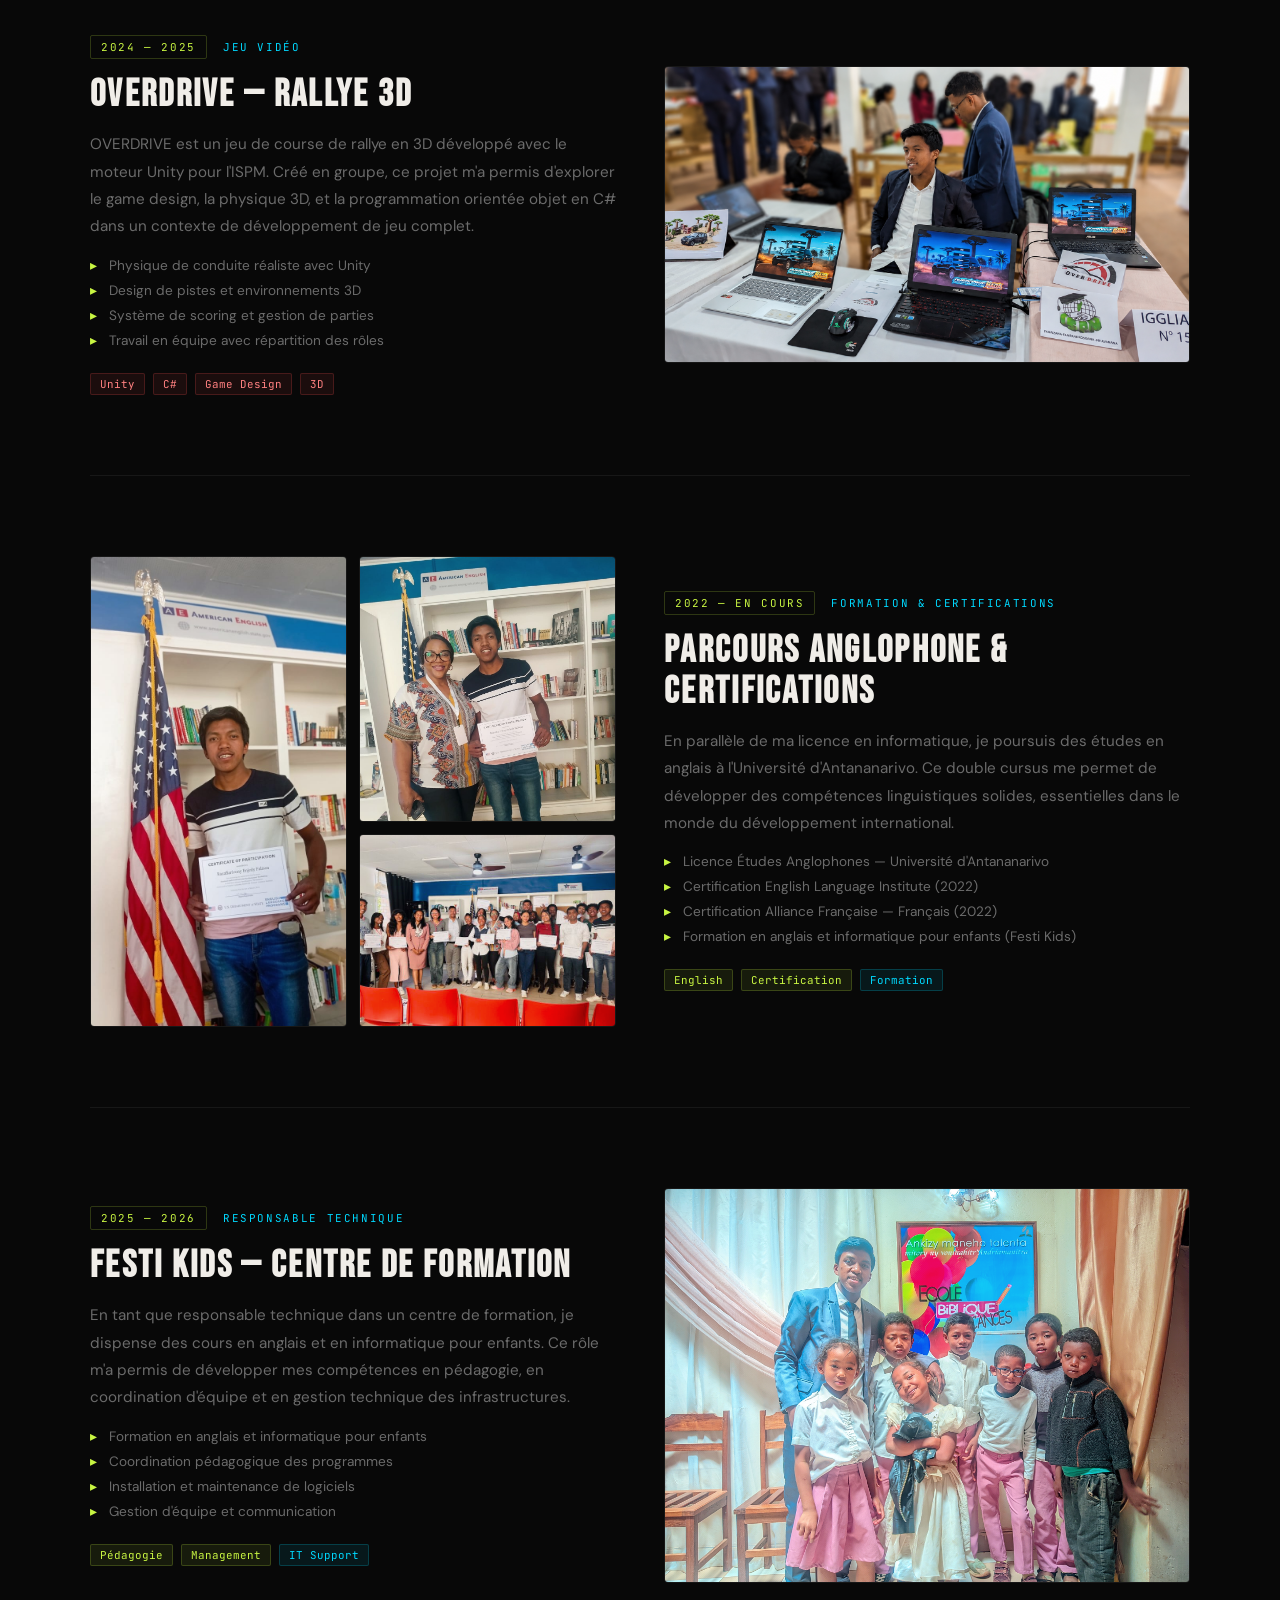
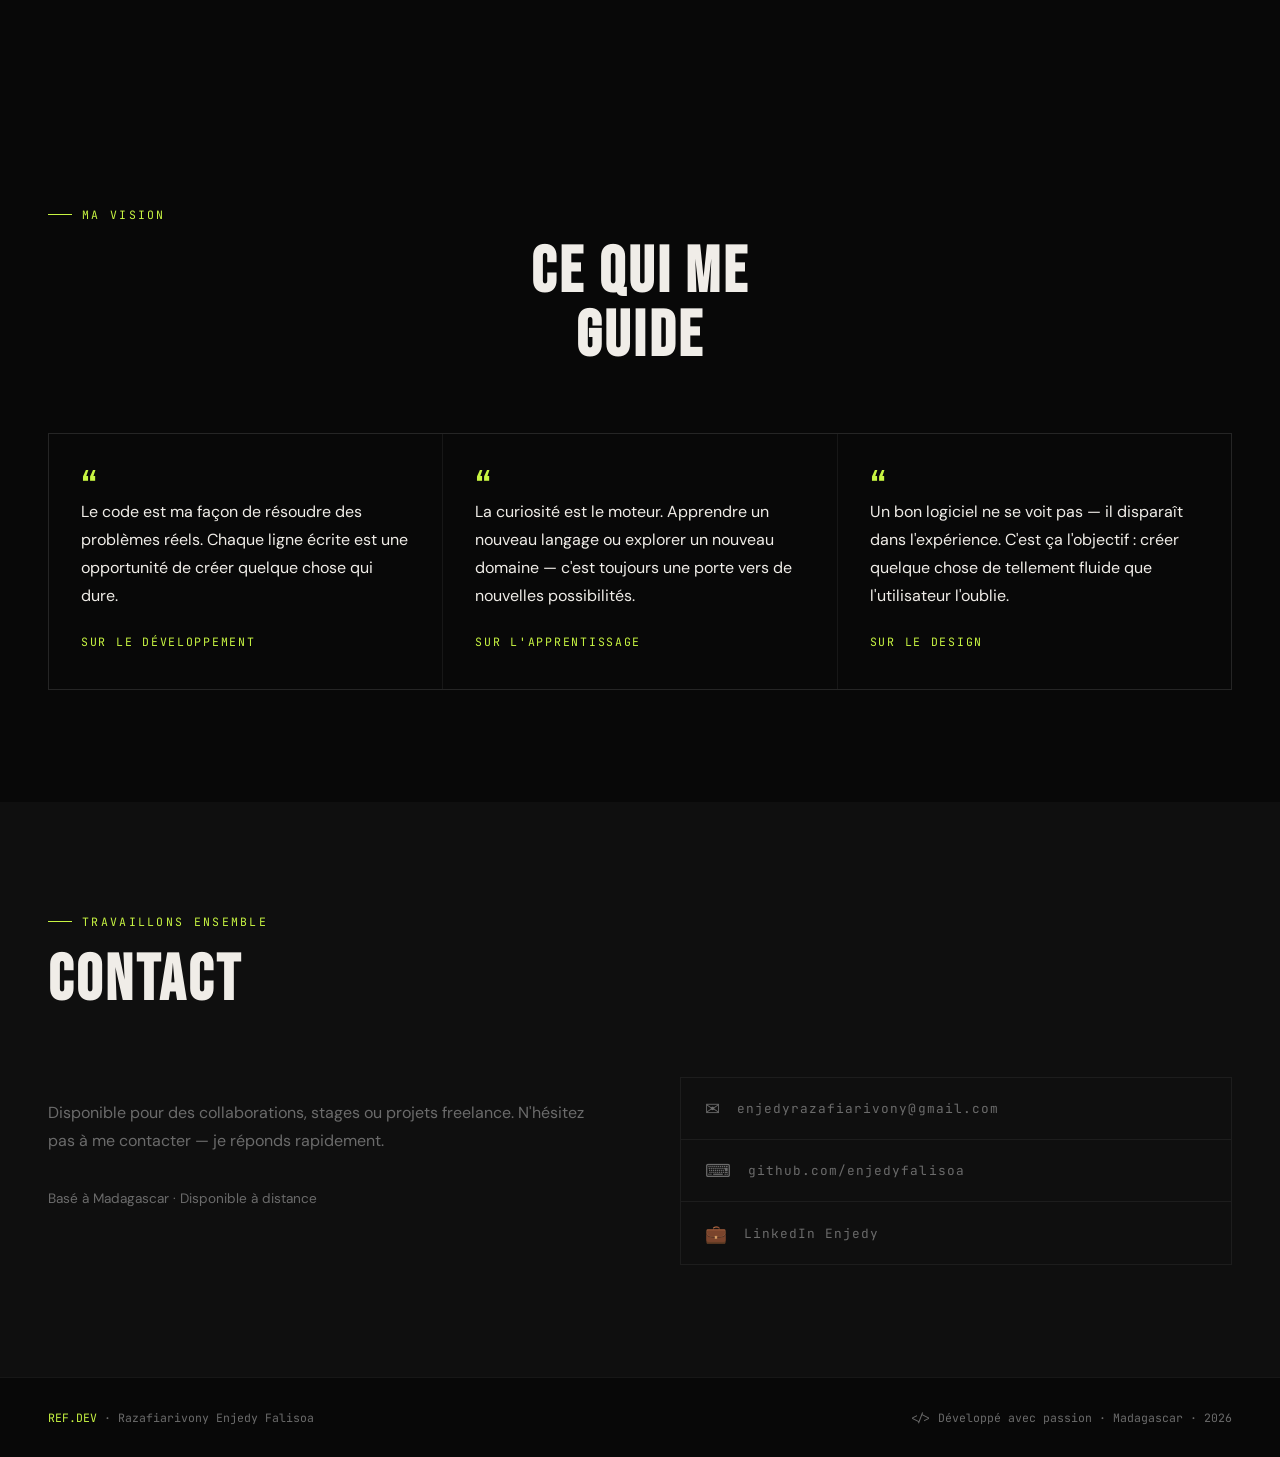
==== commit 96d3d660: "second commit" ====
--- a/index.html
+++ b/index.html
@@ -16,12 +16,19 @@
     <div class="nav-logo">Enjedy Falisoa</div>
     <ul class="nav-links">
       <li><a href="#home">Home</a></li>
+      <li><a href="#accomplishments">Parcours</a></li>
       <li><a href="#about">À propos</a></li>
       <li><a href="#skills">Stack</a></li>
       <li><a href="#projects">Projets</a></li>
+      <li><a href="#articles">Articles</a></li>
       <li><a href="#quotes">Vision</a></li>
       <li><a href="#contact">Contact</a></li>
     </ul>
+    <div class="nav-burger">
+      <span></span>
+      <span></span>
+      <span></span>
+    </div>
   </nav>
 
   <!-- HERO -->
@@ -51,6 +58,89 @@
         <div class="hero-badge">
           <span class="num">5+</span>
           Langages concernés
+        </div>
+      </div>
+    </div>
+  </section>
+
+  <!-- ACCOMPLISHMENTS -->
+  <section id="accomplishments">
+    <div class="accomplish-header reveal">
+      <div class="section-eyebrow">Parcours &amp; Réalisations</div>
+      <h2 class="section-title">Accomplishments</h2>
+      <p class="accomplish-intro">
+        <strong>Enjedy Falisoa RAZAFIARIVONY</strong> est un étudiant en Licence 3 d'informatique et en études anglophones,
+        actuellement à la recherche d'une opportunité en tant que <em>stagiaire développeur</em>.
+        Il cumule de solides compétences techniques en développement de logiciels et d'applications
+        avec une expérience pratique en gestion et formation.
+      </p>
+    </div>
+
+    <!-- Timeline -->
+    <div class="accomplish-timeline reveal">
+      <div class="timeline-item reveal reveal-delay-1">
+        <div class="timeline-year">2025 — 2026</div>
+        <div class="timeline-title">💼 Responsable technique — Centre de formation</div>
+        <div class="timeline-desc">
+          Dispense de formations en anglais et informatique pour enfants.
+          Chargé de la coordination pédagogique et de la maintenance technique (installation de logiciels).
+        </div>
+      </div>
+      <div class="timeline-item reveal reveal-delay-2">
+        <div class="timeline-year">2026</div>
+        <div class="timeline-title">📱 Singci — Application mobile &amp; plateforme web</div>
+        <div class="timeline-desc">
+          Développement en équipe d'une solution permettant aux citoyens de signaler les infrastructures publiques endommagées.
+        </div>
+      </div>
+      <div class="timeline-item reveal reveal-delay-3">
+        <div class="timeline-year">2024 — 2025</div>
+        <div class="timeline-title">🎮 Jeu vidéo « OVERDRIVE »</div>
+        <div class="timeline-desc">
+          Création en groupe d'un jeu de rallye 3D pour l'ISPM.
+        </div>
+      </div>
+      <div class="timeline-item reveal reveal-delay-4">
+        <div class="timeline-year">2023 — 2024</div>
+        <div class="timeline-title">🌐 Site web « Mada Eyes »</div>
+        <div class="timeline-desc">
+          Conception collective d'un site web vitrine multilingue pour valoriser le tourisme à Madagascar.
+        </div>
+      </div>
+    </div>
+
+    <!-- Formation Cards -->
+    <div class="accomplish-grid reveal" style="margin-top:4rem;">
+      <div class="accomplish-card">
+        <span class="accomplish-card-icon">🎓</span>
+        <div class="accomplish-card-year">En cours</div>
+        <div class="accomplish-card-title">Licence en Informatique</div>
+        <div class="accomplish-card-desc">
+          Institut Supérieur Polytechnique de Madagascar (ISPM Atsobolo).
+        </div>
+      </div>
+      <div class="accomplish-card">
+        <span class="accomplish-card-icon">🎓</span>
+        <div class="accomplish-card-year">En cours</div>
+        <div class="accomplish-card-title">Licence Études Anglophones</div>
+        <div class="accomplish-card-desc">
+          Université d'Antananarivo.
+        </div>
+      </div>
+      <div class="accomplish-card">
+        <span class="accomplish-card-icon">📜</span>
+        <div class="accomplish-card-year">2022</div>
+        <div class="accomplish-card-title">Certifications Linguistiques</div>
+        <div class="accomplish-card-desc">
+          Anglais (English Language Institute) et Français (Alliance Française).
+        </div>
+      </div>
+      <div class="accomplish-card">
+        <span class="accomplish-card-icon">🏆</span>
+        <div class="accomplish-card-year">2021</div>
+        <div class="accomplish-card-title">Baccalauréat Série D</div>
+        <div class="accomplish-card-desc">
+          Lycée Anjeva Gare.
         </div>
       </div>
     </div>
@@ -95,19 +185,19 @@
         </div>
         <div class="about-stats">
           <div class="stat-item">
-            <span class="stat-num">3+</span>
+            <span class="stat-num" data-target="5+">0</span>
             <span class="stat-label">Langages</span>
           </div>
           <div class="stat-item">
-            <span class="stat-num">3+</span>
-            <span class="stat-label">Grand Projets</span>
+            <span class="stat-num" data-target="4+">0</span>
+            <span class="stat-label">Projets</span>
           </div>
           <div class="stat-item">
-            <span class="stat-num">∞</span>
+            <span class="stat-num" data-target="∞">∞</span>
             <span class="stat-label">Curiosité</span>
           </div>
           <div class="stat-item">
-            <span class="stat-num">100%</span>
+            <span class="stat-num" data-target="100%">0</span>
             <span class="stat-label">Motivation</span>
           </div>
         </div>
@@ -128,7 +218,7 @@
     <p class="section-desc">Langages et outils que j'explore et applique dans des projets concrets.</p>
 
     <div class="stack-grid">
-      <div class="stack-cell">
+      <div class="stack-cell reveal reveal-delay-1">
         <span class="stack-icon">💻</span>
         <div class="stack-cat">Web Dev</div>
         <div class="stack-desc">Conception d'interfaces et logiques applicatives modernes.</div>
@@ -138,7 +228,7 @@
           <span class="pill">HTML/CSS</span>
         </div>
       </div>
-      <div class="stack-cell">
+      <div class="stack-cell reveal reveal-delay-2">
         <span class="stack-icon">⚙️</span>
         <div class="stack-cat">Langages Systèmes</div>
         <div class="stack-desc">Architecture logicielle et développement orienté performance.</div>
@@ -148,7 +238,7 @@
           <span class="pill blue">Python</span>
         </div>
       </div>
-      <div class="stack-cell">
+      <div class="stack-cell reveal reveal-delay-3">
         <span class="stack-icon">🎮</span>
         <div class="stack-cat">Game Dev</div>
         <div class="stack-desc">Création de jeux et expériences interactives sous Unity.</div>
@@ -158,7 +248,7 @@
           <span class="pill red">Game Design</span>
         </div>
       </div>
-      <div class="stack-cell">
+      <div class="stack-cell reveal reveal-delay-4">
         <span class="stack-icon">🔧</span>
         <div class="stack-cat">Génie Logiciel</div>
         <div class="stack-desc">Algorithmique, structures de données, bonnes pratiques.</div>
@@ -168,14 +258,14 @@
           <span class="pill">Algorithmique</span>
         </div>
       </div>
-      <div class="stack-cell">
+      <div class="stack-cell reveal reveal-delay-5">
         <span class="stack-icon">🎬</span>
         <div class="stack-cat">Multimédia</div>
         <div class="stack-desc">Montage vidéo, édition audio et graphisme.</div>
         <div class="stack-pills">
-          <span class="pill blue"> adobe Photoshop</span>
-          <span class="pill blue">adobe Premiere Pro</span>
-          <span class="pill blue">adobe audition</span>
+          <span class="pill blue">Adobe Photoshop</span>
+          <span class="pill blue">Adobe Premiere Pro</span>
+          <span class="pill blue">Adobe Audition</span>
         </div>
       </div>
     </div>
@@ -188,7 +278,7 @@
     <p class="section-desc">Des projets concrets qui reflètent mes compétences et ma passion pour le code.</p>
 
     <div class="projects-list">
-      <div class="project-row">
+      <div class="project-row reveal reveal-delay-1">
         <div class="project-num">01</div>
         <div class="project-info">
           <div class="project-title">Jeu « Overdrive » — Rallye 3D</div>
@@ -199,7 +289,7 @@
           <span class="pill red">Jeu Vidéo</span>
         </div>
       </div>
-      <div class="project-row">
+      <div class="project-row reveal reveal-delay-2">
         <div class="project-num">02</div>
         <div class="project-info">
           <div class="project-title">Mada Eyes</div>
@@ -211,16 +301,181 @@
           <span class="pill">Design</span>
         </div>
       </div>
-      <div class="project-row">
+      <div class="project-row reveal reveal-delay-3">
         <div class="project-num">03</div>
         <div class="project-info">
-          <div class="project-title">Gestion de Signalement Urbain</div>
-          <div class="project-desc">Développement d'une application mobile couplée à une application web pour
-            répertorier et traiter les signalements citoyens.</div>
+          <div class="project-title">Singci — Signalement Urbain</div>
+          <div class="project-desc">Application mobile couplée à une plateforme web pour
+            répertorier et traiter les signalements citoyens d'infrastructures endommagées.</div>
         </div>
         <div class="project-tags">
           <span class="pill blue">App Mobile</span>
           <span class="pill blue">App Web</span>
+        </div>
+      </div>
+      <div class="project-row reveal reveal-delay-4">
+        <div class="project-num">04</div>
+        <div class="project-info">
+          <div class="project-title">Centre de Formation — Festi Kids</div>
+          <div class="project-desc">Responsable technique : formation en anglais et informatique pour enfants,
+            coordination pédagogique et maintenance.</div>
+        </div>
+        <div class="project-tags">
+          <span class="pill">Formation</span>
+          <span class="pill">Management</span>
+        </div>
+      </div>
+    </div>
+  </section>
+
+  <!-- ARTICLES (PROJECT DETAIL) -->
+  <section class="articles-section" id="articles">
+    <div class="section-eyebrow">En détail</div>
+    <h2 class="section-title">Articles</h2>
+    <p class="section-desc">Chaque projet raconte une histoire. Découvrez les détails.</p>
+
+    <!-- Singci -->
+    <div class="article-card reveal">
+      <div class="article-images double">
+        <div class="article-img">
+          <img src="article/Singci/singci.png" alt="Singci - Application mobile">
+          <div class="article-img-overlay"><span>Application Mobile</span></div>
+        </div>
+        <div class="article-img">
+          <img src="article/Singci/singci1.png" alt="Singci - Plateforme web">
+          <div class="article-img-overlay"><span>Plateforme Web</span></div>
+        </div>
+      </div>
+      <div class="article-content">
+        <div class="article-meta">
+          <span class="article-year">2026</span>
+          <span class="article-type">Application Mobile &amp; Web</span>
+        </div>
+        <h3 class="article-title">Singci — Signalement Urbain Citoyen</h3>
+        <p class="article-desc">
+          Singci est une solution complète permettant aux citoyens de signaler les infrastructures publiques
+          endommagées. Développée en équipe, elle combine une application mobile intuitive et une plateforme web
+          d'administration pour un suivi efficace des signalements.
+        </p>
+        <ul class="article-features">
+          <li>Signalement géolocalisé des infrastructures endommagées</li>
+          <li>Interface mobile intuitive pour les citoyens</li>
+          <li>Dashboard web pour le suivi et la gestion des signalements</li>
+          <li>Développement en équipe avec méthodologie agile</li>
+        </ul>
+        <div class="article-tech">
+          <span class="pill blue">App Mobile</span>
+          <span class="pill blue">App Web</span>
+          <span class="pill">API</span>
+          <span class="pill">UI/UX</span>
+        </div>
+      </div>
+    </div>
+
+    <!-- Overdrive -->
+    <div class="article-card reverse reveal">
+      <div class="article-images single">
+        <div class="article-img">
+          <img src="article/overdrive/image.png" alt="Overdrive - Jeu de rallye 3D">
+          <div class="article-img-overlay"><span>Unity 3D</span></div>
+        </div>
+      </div>
+      <div class="article-content">
+        <div class="article-meta">
+          <span class="article-year">2024 — 2025</span>
+          <span class="article-type">Jeu Vidéo</span>
+        </div>
+        <h3 class="article-title">OVERDRIVE — Rallye 3D</h3>
+        <p class="article-desc">
+          OVERDRIVE est un jeu de course de rallye en 3D développé avec le moteur Unity pour l'ISPM.
+          Créé en groupe, ce projet m'a permis d'explorer le game design, la physique 3D, et la
+          programmation orientée objet en C# dans un contexte de développement de jeu complet.
+        </p>
+        <ul class="article-features">
+          <li>Physique de conduite réaliste avec Unity</li>
+          <li>Design de pistes et environnements 3D</li>
+          <li>Système de scoring et gestion de parties</li>
+          <li>Travail en équipe avec répartition des rôles</li>
+        </ul>
+        <div class="article-tech">
+          <span class="pill red">Unity</span>
+          <span class="pill red">C#</span>
+          <span class="pill red">Game Design</span>
+          <span class="pill red">3D</span>
+        </div>
+      </div>
+    </div>
+
+    <!-- English -->
+    <div class="article-card reveal">
+      <div class="article-images triple">
+        <div class="article-img">
+          <img src="article/english/image3.jpeg" alt="Formation en anglais">
+          <div class="article-img-overlay"><span>Anglais</span></div>
+        </div>
+        <div class="article-img">
+          <img src="article/english/image4.jpeg" alt="Cours d'anglais">
+          <div class="article-img-overlay"><span>Certification</span></div>
+        </div>
+        <div class="article-img">
+          <img src="article/english/image5.jpg" alt="Atelier d'anglais">
+          <div class="article-img-overlay"><span>Pratique</span></div>
+        </div>
+      </div>
+      <div class="article-content">
+        <div class="article-meta">
+          <span class="article-year">2022 — En cours</span>
+          <span class="article-type">Formation &amp; Certifications</span>
+        </div>
+        <h3 class="article-title">Parcours Anglophone &amp; Certifications</h3>
+        <p class="article-desc">
+          En parallèle de ma licence en informatique, je poursuis des études en anglais à l'Université
+          d'Antananarivo. Ce double cursus me permet de développer des compétences linguistiques solides,
+          essentielles dans le monde du développement international.
+        </p>
+        <ul class="article-features">
+          <li>Licence Études Anglophones — Université d'Antananarivo</li>
+          <li>Certification English Language Institute (2022)</li>
+          <li>Certification Alliance Française — Français (2022)</li>
+          <li>Formation en anglais et informatique pour enfants (Festi Kids)</li>
+        </ul>
+        <div class="article-tech">
+          <span class="pill">English</span>
+          <span class="pill">Certification</span>
+          <span class="pill blue">Formation</span>
+        </div>
+      </div>
+    </div>
+
+    <!-- Festi Kids -->
+    <div class="article-card reverse reveal">
+      <div class="article-images single">
+        <div class="article-img">
+          <img src="article/festi_kids/image2.jpg" alt="Festi Kids - Centre de formation">
+          <div class="article-img-overlay"><span>Formation</span></div>
+        </div>
+      </div>
+      <div class="article-content">
+        <div class="article-meta">
+          <span class="article-year">2025 — 2026</span>
+          <span class="article-type">Responsable Technique</span>
+        </div>
+        <h3 class="article-title">Festi Kids — Centre de Formation</h3>
+        <p class="article-desc">
+          En tant que responsable technique dans un centre de formation, je dispense des cours en anglais
+          et en informatique pour enfants. Ce rôle m'a permis de développer mes compétences en pédagogie,
+          en coordination d'équipe et en gestion technique des infrastructures.
+        </p>
+        <ul class="article-features">
+          <li>Formation en anglais et informatique pour enfants</li>
+          <li>Coordination pédagogique des programmes</li>
+          <li>Installation et maintenance de logiciels</li>
+          <li>Gestion d'équipe et communication</li>
+        </ul>
+        <div class="article-tech">
+          <span class="pill">Pédagogie</span>
+          <span class="pill">Management</span>
+          <span class="pill blue">IT Support</span>
         </div>
       </div>
     </div>
@@ -232,21 +487,21 @@
     <h2 class="section-title">Ce qui me<br>guide</h2>
 
     <div class="quotes-grid">
-      <div class="quote-card">
+      <div class="quote-card reveal reveal-delay-1">
         <div class="quote-text">
           Le code est ma façon de résoudre des problèmes réels. Chaque ligne écrite est une opportunité de créer quelque
           chose qui dure.
         </div>
         <div class="quote-author">Sur le développement</div>
       </div>
-      <div class="quote-card">
+      <div class="quote-card reveal reveal-delay-2">
         <div class="quote-text">
           La curiosité est le moteur. Apprendre un nouveau langage ou explorer un nouveau domaine — c'est toujours une
           porte vers de nouvelles possibilités.
         </div>
         <div class="quote-author">Sur l'apprentissage</div>
       </div>
-      <div class="quote-card">
+      <div class="quote-card reveal reveal-delay-3">
         <div class="quote-text">
           Un bon logiciel ne se voit pas — il disparaît dans l'expérience. C'est ça l'objectif : créer quelque chose de
           tellement fluide que l'utilisateur l'oublie.
@@ -302,6 +557,7 @@
     </span>
   </footer>
 
+  <script src="main.js"></script>
 </body>
 
 </html>
--- a/style.css
+++ b/style.css
@@ -13,10 +13,10 @@
   --dark3: #1e1e1e;
   --white: #f0ede8;
   --accent: #c8f542;
-  /* lime green — futuriste */
   --accent2: #00d9ff;
   --muted: #6b6b6b;
   --border: rgba(255, 255, 255, 0.06);
+  --red: #ff5050;
 }
 
 html {
@@ -29,6 +29,18 @@
   color: var(--white);
   overflow-x: hidden;
   cursor: default;
+}
+
+/* ─── SCROLL PROGRESS ─── */
+.scroll-progress {
+  position: fixed;
+  top: 0;
+  left: 0;
+  height: 3px;
+  background: linear-gradient(90deg, var(--accent), var(--accent2));
+  z-index: 9999;
+  width: 0%;
+  transition: none;
 }
 
 /* ─── NAVIGATION ─── */
@@ -45,6 +57,12 @@
   background: oklch(0% 0 0 / 0.92);
   backdrop-filter: blur(20px);
   border-bottom: 1px solid var(--border);
+  transition: padding 0.3s, background 0.3s;
+}
+
+nav.scrolled {
+  padding: 0.8rem 3rem;
+  background: oklch(0% 0 0 / 0.98);
 }
 
 .nav-logo {
@@ -95,6 +113,55 @@
   transform: scaleX(1);
 }
 
+.nav-burger {
+  display: none;
+  flex-direction: column;
+  gap: 5px;
+  cursor: pointer;
+  padding: 4px;
+  z-index: 210;
+}
+
+.nav-burger span {
+  display: block;
+  width: 24px;
+  height: 2px;
+  background: var(--white);
+  transition: all 0.3s;
+  transform-origin: center;
+}
+
+.nav-burger.active span:nth-child(1) {
+  transform: rotate(45deg) translate(5px, 5px);
+}
+
+.nav-burger.active span:nth-child(2) {
+  opacity: 0;
+}
+
+.nav-burger.active span:nth-child(3) {
+  transform: rotate(-45deg) translate(5px, -5px);
+}
+
+/* ─── REVEAL ANIMATIONS ─── */
+.reveal {
+  opacity: 0;
+  transform: translateY(40px);
+  transition: opacity 0.7s cubic-bezier(0.16, 1, 0.3, 1),
+              transform 0.7s cubic-bezier(0.16, 1, 0.3, 1);
+}
+
+.reveal.revealed {
+  opacity: 1;
+  transform: translateY(0);
+}
+
+.reveal-delay-1 { transition-delay: 0.1s; }
+.reveal-delay-2 { transition-delay: 0.2s; }
+.reveal-delay-3 { transition-delay: 0.3s; }
+.reveal-delay-4 { transition-delay: 0.4s; }
+.reveal-delay-5 { transition-delay: 0.5s; }
+
 /* ─── HERO ─── */
 #home {
   min-height: 100vh;
@@ -105,6 +172,13 @@
   position: relative;
   overflow: hidden;
   gap: 3rem;
+}
+
+.hero-particles {
+  position: absolute;
+  inset: 0;
+  z-index: 0;
+  pointer-events: none;
 }
 
 .hero-bg-text {
@@ -165,6 +239,7 @@
   font-size: 0.50em;
   display: block;
 }
+
 .hero-sub {
   font-size: 1rem;
   color: var(--muted);
@@ -193,14 +268,30 @@
   font-weight: 700;
   letter-spacing: 0.12em;
   text-transform: uppercase;
-  transition: all 0.2s;
+  transition: all 0.25s;
   text-decoration: none;
   display: inline-block;
+  position: relative;
+  overflow: hidden;
+}
+
+.btn-primary::before {
+  content: '';
+  position: absolute;
+  inset: 0;
+  background: linear-gradient(135deg, transparent, rgba(255,255,255,0.2), transparent);
+  transform: translateX(-100%);
+  transition: transform 0.5s;
+}
+
+.btn-primary:hover::before {
+  transform: translateX(100%);
 }
 
 .btn-primary:hover {
   background: #b0dc20;
   transform: translateY(-2px);
+  box-shadow: 0 8px 30px rgba(200, 245, 66, 0.25);
 }
 
 .btn-outline {
@@ -215,7 +306,7 @@
   font-weight: 700;
   letter-spacing: 0.12em;
   text-transform: uppercase;
-  transition: all 0.2s;
+  transition: all 0.25s;
   text-decoration: none;
   display: inline-block;
 }
@@ -223,6 +314,7 @@
 .btn-outline:hover {
   border-color: var(--accent);
   color: var(--accent);
+  box-shadow: 0 0 20px rgba(200, 245, 66, 0.1);
 }
 
 .hero-right {
@@ -268,6 +360,11 @@
   border-radius: 4px;
   display: block;
   filter: grayscale(15%);
+  transition: filter 0.4s;
+}
+
+.hero-img-wrap:hover img {
+  filter: grayscale(0%);
 }
 
 .hero-badge {
@@ -293,6 +390,179 @@
   margin-bottom: 2px;
 }
 
+/* ─── ACCOMPLISHMENTS ─── */
+#accomplishments {
+  background: linear-gradient(180deg, var(--dark) 0%, var(--black) 100%);
+  position: relative;
+  overflow: hidden;
+  padding: 6rem 3rem;
+}
+
+#accomplishments::before {
+  content: '';
+  position: absolute;
+  top: 0;
+  left: 50%;
+  transform: translateX(-50%);
+  width: 600px;
+  height: 600px;
+  background: radial-gradient(circle, rgba(200, 245, 66, 0.04), transparent 70%);
+  pointer-events: none;
+}
+
+.accomplish-header {
+  text-align: center;
+  margin-bottom: 4rem;
+}
+
+.accomplish-intro {
+  color: var(--muted);
+  font-size: 1.05rem;
+  line-height: 1.85;
+  max-width: 750px;
+  margin: 1.5rem auto 0;
+}
+
+.accomplish-intro strong {
+  color: var(--accent);
+  font-weight: 500;
+}
+
+.accomplish-intro em {
+  color: var(--accent2);
+  font-style: normal;
+}
+
+.accomplish-grid {
+  display: grid;
+  grid-template-columns: 1fr 1fr;
+  gap: 2rem;
+  max-width: 1100px;
+  margin: 0 auto;
+}
+
+.accomplish-card {
+  background: var(--dark2);
+  border: 1px solid var(--border);
+  border-radius: 4px;
+  padding: 2rem;
+  position: relative;
+  overflow: hidden;
+  transition: border-color 0.3s, transform 0.3s;
+}
+
+.accomplish-card:hover {
+  border-color: rgba(200, 245, 66, 0.2);
+  transform: translateY(-4px);
+}
+
+.accomplish-card::before {
+  content: '';
+  position: absolute;
+  top: 0;
+  left: 0;
+  right: 0;
+  height: 2px;
+  background: linear-gradient(90deg, var(--accent), var(--accent2));
+  opacity: 0;
+  transition: opacity 0.3s;
+}
+
+.accomplish-card:hover::before {
+  opacity: 1;
+}
+
+.accomplish-card-icon {
+  font-size: 2rem;
+  margin-bottom: 1rem;
+  display: block;
+}
+
+.accomplish-card-year {
+  font-family: 'JetBrains Mono', monospace;
+  font-size: 0.68rem;
+  color: var(--accent);
+  letter-spacing: 0.15em;
+  text-transform: uppercase;
+  margin-bottom: 0.5rem;
+}
+
+.accomplish-card-title {
+  font-family: 'Bebas Neue', sans-serif;
+  font-size: 1.3rem;
+  letter-spacing: 0.06em;
+  margin-bottom: 0.8rem;
+  color: var(--white);
+}
+
+.accomplish-card-desc {
+  font-size: 0.88rem;
+  color: var(--muted);
+  line-height: 1.7;
+}
+
+.accomplish-card-full {
+  grid-column: 1 / -1;
+}
+
+/* ─── ACCOMPLISHMENTS TIMELINE ─── */
+.accomplish-timeline {
+  max-width: 1100px;
+  margin: 0 auto;
+  position: relative;
+  padding-left: 3rem;
+}
+
+.accomplish-timeline::before {
+  content: '';
+  position: absolute;
+  left: 0;
+  top: 0;
+  bottom: 0;
+  width: 2px;
+  background: linear-gradient(180deg, var(--accent), var(--accent2), transparent);
+}
+
+.timeline-item {
+  position: relative;
+  margin-bottom: 2.5rem;
+}
+
+.timeline-item::before {
+  content: '';
+  position: absolute;
+  left: -3rem;
+  top: 0.5rem;
+  width: 10px;
+  height: 10px;
+  background: var(--accent);
+  border-radius: 50%;
+  transform: translateX(-4px);
+  box-shadow: 0 0 12px rgba(200, 245, 66, 0.4);
+}
+
+.timeline-year {
+  font-family: 'JetBrains Mono', monospace;
+  font-size: 0.7rem;
+  color: var(--accent2);
+  letter-spacing: 0.15em;
+  text-transform: uppercase;
+  margin-bottom: 0.3rem;
+}
+
+.timeline-title {
+  font-family: 'Bebas Neue', sans-serif;
+  font-size: 1.3rem;
+  letter-spacing: 0.06em;
+  margin-bottom: 0.4rem;
+}
+
+.timeline-desc {
+  font-size: 0.88rem;
+  color: var(--muted);
+  line-height: 1.7;
+}
+
 /* ─── SECTIONS ─── */
 section {
   padding: 7rem 3rem;
@@ -429,12 +699,22 @@
   color: var(--accent);
   border-radius: 2px;
   background: rgba(200, 245, 66, 0.04);
+  transition: all 0.25s;
+}
+
+.skill-tag:hover {
+  background: rgba(200, 245, 66, 0.12);
+  transform: translateY(-2px);
 }
 
 .skill-tag.blue {
   border-color: rgba(0, 217, 255, 0.25);
   color: var(--accent2);
   background: rgba(0, 217, 255, 0.04);
+}
+
+.skill-tag.blue:hover {
+  background: rgba(0, 217, 255, 0.12);
 }
 
 /* ─── STACK ─── */
@@ -483,6 +763,11 @@
   font-size: 2rem;
   margin-bottom: 1rem;
   display: block;
+  transition: transform 0.3s;
+}
+
+.stack-cell:hover .stack-icon {
+  transform: scale(1.15);
 }
 
 .stack-cat {
@@ -513,6 +798,11 @@
   background: rgba(200, 245, 66, 0.08);
   border: 1px solid rgba(200, 245, 66, 0.2);
   color: var(--accent);
+  transition: all 0.2s;
+}
+
+.pill:hover {
+  background: rgba(200, 245, 66, 0.16);
 }
 
 .pill.blue {
@@ -521,10 +811,18 @@
   color: var(--accent2);
 }
 
+.pill.blue:hover {
+  background: rgba(0, 217, 255, 0.16);
+}
+
 .pill.red {
   background: rgba(255, 80, 80, 0.08);
   border-color: rgba(255, 80, 80, 0.2);
   color: #ff8080;
+}
+
+.pill.red:hover {
+  background: rgba(255, 80, 80, 0.16);
 }
 
 /* ─── PROJECTS ─── */
@@ -593,6 +891,177 @@
   justify-content: flex-end;
 }
 
+/* ─── ARTICLES (PROJECT DETAIL) ─── */
+.articles-section {
+  background: var(--black);
+  padding: 7rem 3rem;
+}
+
+.article-card {
+  display: grid;
+  grid-template-columns: 1fr 1fr;
+  gap: 3rem;
+  align-items: center;
+  max-width: 1100px;
+  margin: 0 auto 5rem;
+  padding-bottom: 5rem;
+  border-bottom: 1px solid var(--border);
+}
+
+.article-card:last-child {
+  margin-bottom: 0;
+  padding-bottom: 0;
+  border-bottom: none;
+}
+
+.article-card.reverse {
+  direction: rtl;
+}
+
+.article-card.reverse > * {
+  direction: ltr;
+}
+
+.article-images {
+  display: grid;
+  gap: 12px;
+  position: relative;
+}
+
+.article-images.single {
+  grid-template-columns: 1fr;
+}
+
+.article-images.double {
+  grid-template-columns: 1fr 1fr;
+}
+
+.article-images.triple {
+  grid-template-columns: 1fr 1fr;
+  grid-template-rows: auto auto;
+}
+
+.article-images.triple .article-img:first-child {
+  grid-row: 1 / 3;
+  height: 100%;
+}
+
+.article-img {
+  position: relative;
+  border-radius: 4px;
+  overflow: hidden;
+  border: 1px solid var(--border);
+}
+
+.article-img img {
+  width: 100%;
+  height: 100%;
+  object-fit: cover;
+  display: block;
+  filter: grayscale(10%);
+  transition: filter 0.4s, transform 0.4s;
+}
+
+.article-img:hover img {
+  filter: grayscale(0%);
+  transform: scale(1.03);
+}
+
+.article-img-overlay {
+  position: absolute;
+  inset: 0;
+  background: linear-gradient(180deg, transparent 40%, rgba(8, 8, 8, 0.7));
+  opacity: 0;
+  transition: opacity 0.3s;
+  display: flex;
+  align-items: flex-end;
+  padding: 1rem;
+}
+
+.article-img:hover .article-img-overlay {
+  opacity: 1;
+}
+
+.article-img-overlay span {
+  font-family: 'JetBrains Mono', monospace;
+  font-size: 0.68rem;
+  color: var(--accent);
+  letter-spacing: 0.1em;
+  text-transform: uppercase;
+}
+
+.article-content {
+  display: flex;
+  flex-direction: column;
+  gap: 1rem;
+}
+
+.article-meta {
+  display: flex;
+  align-items: center;
+  gap: 1rem;
+}
+
+.article-year {
+  font-family: 'JetBrains Mono', monospace;
+  font-size: 0.68rem;
+  color: var(--accent);
+  letter-spacing: 0.15em;
+  text-transform: uppercase;
+  padding: 4px 10px;
+  border: 1px solid rgba(200, 245, 66, 0.2);
+  border-radius: 2px;
+}
+
+.article-type {
+  font-family: 'JetBrains Mono', monospace;
+  font-size: 0.68rem;
+  color: var(--accent2);
+  letter-spacing: 0.15em;
+  text-transform: uppercase;
+}
+
+.article-title {
+  font-family: 'Bebas Neue', sans-serif;
+  font-size: clamp(1.8rem, 3vw, 2.8rem);
+  letter-spacing: 0.06em;
+  line-height: 1.05;
+}
+
+.article-desc {
+  color: var(--muted);
+  font-size: 0.95rem;
+  line-height: 1.8;
+}
+
+.article-features {
+  list-style: none;
+  display: flex;
+  flex-direction: column;
+  gap: 8px;
+}
+
+.article-features li {
+  font-size: 0.85rem;
+  color: var(--muted);
+  padding-left: 1.2rem;
+  position: relative;
+}
+
+.article-features li::before {
+  content: '▸';
+  position: absolute;
+  left: 0;
+  color: var(--accent);
+}
+
+.article-tech {
+  display: flex;
+  flex-wrap: wrap;
+  gap: 8px;
+  margin-top: 0.5rem;
+}
+
 /* ─── QUOTES ─── */
 #quotes {
   background: var(--black);
@@ -613,6 +1082,7 @@
   padding: 2.5rem 2rem;
   text-align: left;
   transition: background 0.2s;
+  position: relative;
 }
 
 .quote-card:hover {
@@ -629,7 +1099,7 @@
 }
 
 .quote-text::before {
-  content: '"';
+  content: '\201C';
   position: absolute;
   top: -0.5rem;
   left: 0;
@@ -681,12 +1151,11 @@
   padding: 1.2rem 1.5rem;
   text-decoration: none;
   color: var(--muted);
-  font-size: 0.9rem;
   font-family: 'JetBrains Mono', monospace;
   font-size: 0.8rem;
   letter-spacing: 0.08em;
   border-bottom: 1px solid var(--border);
-  transition: all 0.2s;
+  transition: all 0.25s;
 }
 
 .contact-link:last-child {
@@ -736,8 +1205,33 @@
     padding: 1rem 1.5rem;
   }
 
+  nav.scrolled {
+    padding: 0.8rem 1.5rem;
+  }
+
   .nav-links {
     display: none;
+    position: fixed;
+    inset: 0;
+    background: rgba(8, 8, 8, 0.98);
+    backdrop-filter: blur(20px);
+    flex-direction: column;
+    align-items: center;
+    justify-content: center;
+    gap: 2rem;
+    z-index: 205;
+  }
+
+  .nav-links.open {
+    display: flex;
+  }
+
+  .nav-links a {
+    font-size: 1.2rem;
+  }
+
+  .nav-burger {
+    display: flex;
   }
 
   #home {
@@ -749,7 +1243,9 @@
     display: none;
   }
 
-  section {
+  section,
+  .articles-section,
+  #accomplishments {
     padding: 4rem 1.5rem;
   }
 
@@ -779,9 +1275,42 @@
     display: none;
   }
 
+  .accomplish-grid {
+    grid-template-columns: 1fr;
+  }
+
+  .article-card,
+  .article-card.reverse {
+    grid-template-columns: 1fr;
+    direction: ltr;
+    gap: 2rem;
+  }
+
+  .article-images.triple {
+    grid-template-columns: 1fr;
+  }
+
+  .article-images.triple .article-img:first-child {
+    grid-row: auto;
+  }
+
   footer {
     flex-direction: column;
     gap: 0.5rem;
     text-align: center;
   }
-}+}
+
+@media (max-width: 600px) {
+  .stack-grid {
+    grid-template-columns: 1fr;
+  }
+
+  .about-stats {
+    grid-template-columns: 1fr 1fr;
+  }
+
+  .article-images.double {
+    grid-template-columns: 1fr;
+  }
+}
